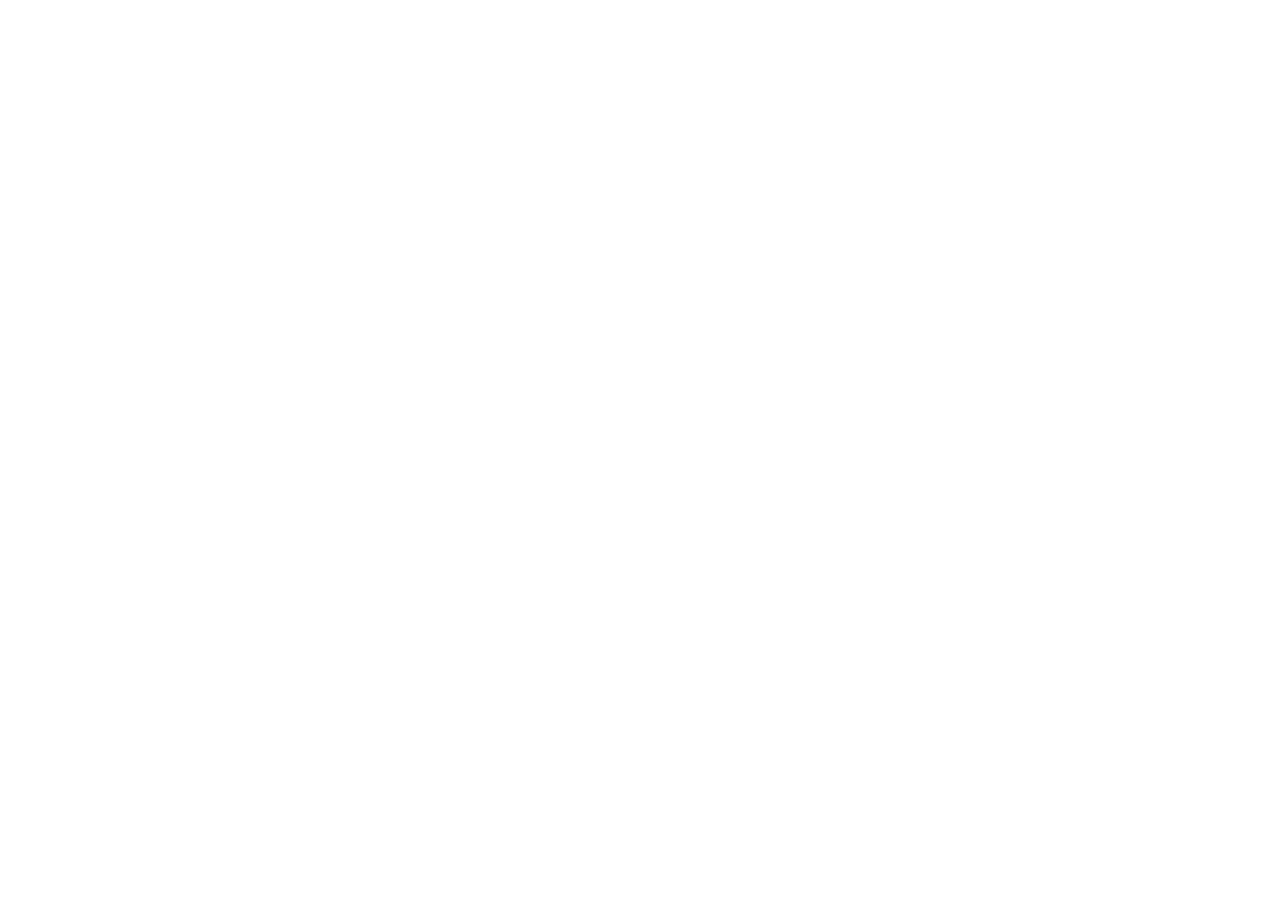
==== index.html @ ee283278 "git init project" ====
<!DOCTYPE html>
<html lang="en">

<head>
    <meta charset="UTF-8">
    <meta http-equiv="X-UA-Compatible" content="IE=edge">
    <meta name="viewport" content="width=device-width, initial-scale=1.0">
    <title>Document</title>
</head>

<body>

</body>

</html>
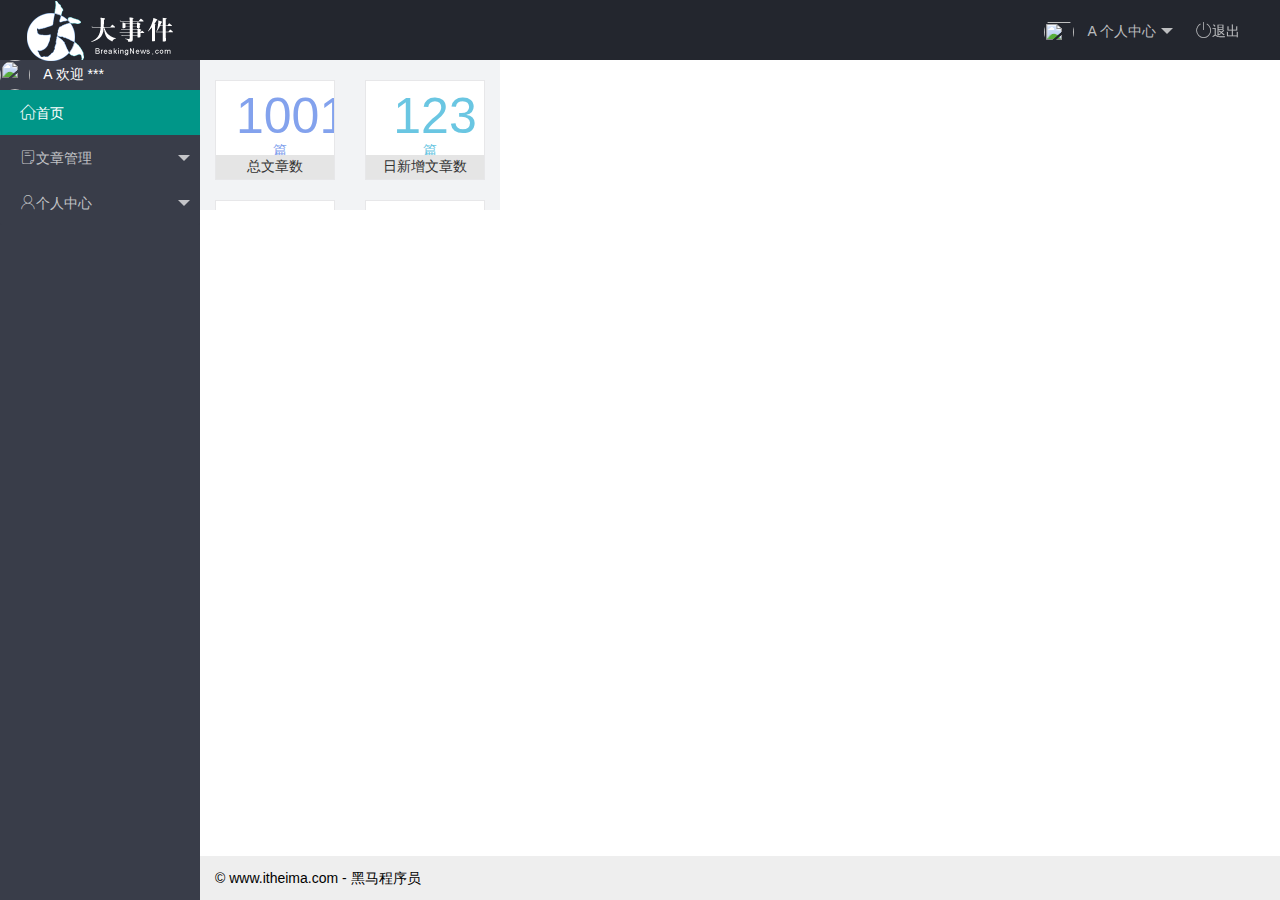
==== commit 168aba41: "这是完成了主页功能开发" ====
--- a/index.html
+++ b/index.html
@@ -2,14 +2,108 @@
 <html lang="en">
 
 <head>
-    <meta charset="UTF-8">
-    <meta http-equiv="X-UA-Compatible" content="IE=edge">
-    <meta name="viewport" content="width=device-width, initial-scale=1.0">
-    <title>Document</title>
+    <meta charset="UTF-8" />
+    <meta name="viewport" content="width=device-width, initial-scale=1.0" />
+    <title>后台主页</title>
+    <!-- 导入 layui 的样式表 -->
+    <link rel="stylesheet" href="/assets/lib/layui/css/layui.css" />
+    <!-- 导入第三方图标库 -->
+    <link rel="stylesheet" href="/assets/fonts/iconfont.css" />
+    <!-- 导入自己的样式表 -->
+    <link rel="stylesheet" href="/assets/css/index.css" />
 </head>
 
-<body>
+<body class="layui-layout-body">
+    <div class="layui-layout layui-layout-admin">
+        <div class="layui-header">
+            <div class="layui-logo">
+                <img src="/assets/images/logo.png" alt="" />
+            </div>
+            <!-- 头部区域（可配合layui已有的水平导航） -->
+            <ul class="layui-nav layui-layout-right">
+                <li class="layui-nav-item">
+                    <a href="javascript:;" class="userinfo">
+                        <img src="http://t.cn/RCzsdCq" class="layui-nav-img" />
+                        <span class="text-avatar">A</span> 个人中心
+                    </a>
+                    <dl class="layui-nav-child">
+                        <dd><a href="/user/user_info.html" target="fm">基本资料</a></dd>
+                        <dd><a href="/user/user_avatar.html" target="fm">更换头像</a></dd>
+                        <dd><a href="/user/user_pwd.html" target="fm">重置密码</a></dd>
+                    </dl>
+                </li>
+                <li class="layui-nav-item">
+                    <a href="javascript:;" id="btnLogout"><span class="iconfont icon-tuichu"></span>退出</a>
+                </li>
+            </ul>
+        </div>
 
+        <div class="layui-side layui-bg-black">
+            <div class="layui-side-scroll">
+                <div class="userinfo">
+                    <img src="http://t.cn/RCzsdCq" class="layui-nav-img" />
+                    <span class="text-avatar">A</span>
+                    <span id="welcome">欢迎 ***</span>
+                </div>
+                <!-- 左侧导航区域（可配合layui已有的垂直导航） -->
+                <ul class="layui-nav layui-nav-tree" lay-shrink="all">
+                    <li class="layui-nav-item layui-this">
+                        <a href="/home/dashboard.html" target="fm"><span class="iconfont icon-home"></span>首页</a>
+                    </li>
+                    <li class="layui-nav-item">
+                        <a class="" href="javascript:;"><span class="iconfont icon-16"></span>文章管理</a>
+                        <dl class="layui-nav-child">
+                            <dd>
+                                <a href="/article/art_cate.html" target="fm"><i
+                                        class="layui-icon layui-icon-app"></i>文章类别</a>
+                            </dd>
+                            <dd>
+                                <a href="javascript:;"><i class="layui-icon layui-icon-app"></i>文章列表</a>
+                            </dd>
+                            <dd>
+                                <a href="javascript:;"><i class="layui-icon layui-icon-app"></i>发布文章</a>
+                            </dd>
+                        </dl>
+                    </li>
+                    <li class="layui-nav-item">
+                        <a href="javascript:;"><span class="iconfont icon-user"></span>个人中心</a>
+                        <dl class="layui-nav-child">
+                            <dd>
+                                <a href="/user/user_info.html" target="fm"><i
+                                        class="layui-icon layui-icon-app"></i>基本资料</a>
+                            </dd>
+                            <dd>
+                                <a href="/user/user_avatar.html" target="fm"><i
+                                        class="layui-icon layui-icon-app"></i>更换头像</a>
+                            </dd>
+                            <dd>
+                                <a href="/user/user_pwd.html" target="fm"><i
+                                        class="layui-icon layui-icon-app"></i>重置密码</a>
+                            </dd>
+                        </dl>
+                    </li>
+                </ul>
+            </div>
+        </div>
+
+        <div class="layui-body">
+            <!-- 内容主体区域 -->
+            <iframe name="fm" src="/home/dashboard.html" frameborder="0"></iframe>
+        </div>
+
+        <div class="layui-footer">
+            <!-- 底部固定区域 -->
+            © www.itheima.com - 黑马程序员
+        </div>
+    </div>
+    <!-- 导入 layui 的JS文件 -->
+    <script src="/assets/lib/layui/layui.all.js"></script>
+    <!-- 导入 jQuery -->
+    <script src="/assets/lib/jquery.js"></script>
+    <!-- 导入自己封装的 baseAPI -->
+    <script src="/assets/js/baseAPI.js"></script>
+    <!-- 导入自己的 js 文件 -->
+    <script src="/assets/js/index.js"></script>
 </body>
 
 </html>--- a/assets/lib/layui/css/layui.css
+++ b/assets/lib/layui/css/layui.css
@@ -0,0 +1,2 @@
+/** layui-v2.5.5 MIT License By https://www.layui.com */
+ .layui-inline,img{display:inline-block;vertical-align:middle}h1,h2,h3,h4,h5,h6{font-weight:400}.layui-edge,.layui-header,.layui-inline,.layui-main{position:relative}.layui-body,.layui-edge,.layui-elip{overflow:hidden}.layui-btn,.layui-edge,.layui-inline,img{vertical-align:middle}.layui-btn,.layui-disabled,.layui-icon,.layui-unselect{-moz-user-select:none;-webkit-user-select:none;-ms-user-select:none}.layui-elip,.layui-form-checkbox span,.layui-form-pane .layui-form-label{text-overflow:ellipsis;white-space:nowrap}.layui-breadcrumb,.layui-tree-btnGroup{visibility:hidden}blockquote,body,button,dd,div,dl,dt,form,h1,h2,h3,h4,h5,h6,input,li,ol,p,pre,td,textarea,th,ul{margin:0;padding:0;-webkit-tap-highlight-color:rgba(0,0,0,0)}a:active,a:hover{outline:0}img{border:none}li{list-style:none}table{border-collapse:collapse;border-spacing:0}h4,h5,h6{font-size:100%}button,input,optgroup,option,select,textarea{font-family:inherit;font-size:inherit;font-style:inherit;font-weight:inherit;outline:0}pre{white-space:pre-wrap;white-space:-moz-pre-wrap;white-space:-pre-wrap;white-space:-o-pre-wrap;word-wrap:break-word}body{line-height:24px;font:14px Helvetica Neue,Helvetica,PingFang SC,Tahoma,Arial,sans-serif}hr{height:1px;margin:10px 0;border:0;clear:both}a{color:#333;text-decoration:none}a:hover{color:#777}a cite{font-style:normal;*cursor:pointer}.layui-border-box,.layui-border-box *{box-sizing:border-box}.layui-box,.layui-box *{box-sizing:content-box}.layui-clear{clear:both;*zoom:1}.layui-clear:after{content:'\20';clear:both;*zoom:1;display:block;height:0}.layui-inline{*display:inline;*zoom:1}.layui-edge{display:inline-block;width:0;height:0;border-width:6px;border-style:dashed;border-color:transparent}.layui-edge-top{top:-4px;border-bottom-color:#999;border-bottom-style:solid}.layui-edge-right{border-left-color:#999;border-left-style:solid}.layui-edge-bottom{top:2px;border-top-color:#999;border-top-style:solid}.layui-edge-left{border-right-color:#999;border-right-style:solid}.layui-disabled,.layui-disabled:hover{color:#d2d2d2!important;cursor:not-allowed!important}.layui-circle{border-radius:100%}.layui-show{display:block!important}.layui-hide{display:none!important}@font-face{font-family:layui-icon;src:url(../font/iconfont.eot?v=250);src:url(../font/iconfont.eot?v=250#iefix) format('embedded-opentype'),url(../font/iconfont.woff2?v=250) format('woff2'),url(../font/iconfont.woff?v=250) format('woff'),url(../font/iconfont.ttf?v=250) format('truetype'),url(../font/iconfont.svg?v=250#layui-icon) format('svg')}.layui-icon{font-family:layui-icon!important;font-size:16px;font-style:normal;-webkit-font-smoothing:antialiased;-moz-osx-font-smoothing:grayscale}.layui-icon-reply-fill:before{content:"\e611"}.layui-icon-set-fill:before{content:"\e614"}.layui-icon-menu-fill:before{content:"\e60f"}.layui-icon-search:before{content:"\e615"}.layui-icon-share:before{content:"\e641"}.layui-icon-set-sm:before{content:"\e620"}.layui-icon-engine:before{content:"\e628"}.layui-icon-close:before{content:"\1006"}.layui-icon-close-fill:before{content:"\1007"}.layui-icon-chart-screen:before{content:"\e629"}.layui-icon-star:before{content:"\e600"}.layui-icon-circle-dot:before{content:"\e617"}.layui-icon-chat:before{content:"\e606"}.layui-icon-release:before{content:"\e609"}.layui-icon-list:before{content:"\e60a"}.layui-icon-chart:before{content:"\e62c"}.layui-icon-ok-circle:before{content:"\1005"}.layui-icon-layim-theme:before{content:"\e61b"}.layui-icon-table:before{content:"\e62d"}.layui-icon-right:before{content:"\e602"}.layui-icon-left:before{content:"\e603"}.layui-icon-cart-simple:before{content:"\e698"}.layui-icon-face-cry:before{content:"\e69c"}.layui-icon-face-smile:before{content:"\e6af"}.layui-icon-survey:before{content:"\e6b2"}.layui-icon-tree:before{content:"\e62e"}.layui-icon-upload-circle:before{content:"\e62f"}.layui-icon-add-circle:before{content:"\e61f"}.layui-icon-download-circle:before{content:"\e601"}.layui-icon-templeate-1:before{content:"\e630"}.layui-icon-util:before{content:"\e631"}.layui-icon-face-surprised:before{content:"\e664"}.layui-icon-edit:before{content:"\e642"}.layui-icon-speaker:before{content:"\e645"}.layui-icon-down:before{content:"\e61a"}.layui-icon-file:before{content:"\e621"}.layui-icon-layouts:before{content:"\e632"}.layui-icon-rate-half:before{content:"\e6c9"}.layui-icon-add-circle-fine:before{content:"\e608"}.layui-icon-prev-circle:before{content:"\e633"}.layui-icon-read:before{content:"\e705"}.layui-icon-404:before{content:"\e61c"}.layui-icon-carousel:before{content:"\e634"}.layui-icon-help:before{content:"\e607"}.layui-icon-code-circle:before{content:"\e635"}.layui-icon-water:before{content:"\e636"}.layui-icon-username:before{content:"\e66f"}.layui-icon-find-fill:before{content:"\e670"}.layui-icon-about:before{content:"\e60b"}.layui-icon-location:before{content:"\e715"}.layui-icon-up:before{content:"\e619"}.layui-icon-pause:before{content:"\e651"}.layui-icon-date:before{content:"\e637"}.layui-icon-layim-uploadfile:before{content:"\e61d"}.layui-icon-delete:before{content:"\e640"}.layui-icon-play:before{content:"\e652"}.layui-icon-top:before{content:"\e604"}.layui-icon-friends:before{content:"\e612"}.layui-icon-refresh-3:before{content:"\e9aa"}.layui-icon-ok:before{content:"\e605"}.layui-icon-layer:before{content:"\e638"}.layui-icon-face-smile-fine:before{content:"\e60c"}.layui-icon-dollar:before{content:"\e659"}.layui-icon-group:before{content:"\e613"}.layui-icon-layim-download:before{content:"\e61e"}.layui-icon-picture-fine:before{content:"\e60d"}.layui-icon-link:before{content:"\e64c"}.layui-icon-diamond:before{content:"\e735"}.layui-icon-log:before{content:"\e60e"}.layui-icon-rate-solid:before{content:"\e67a"}.layui-icon-fonts-del:before{content:"\e64f"}.layui-icon-unlink:before{content:"\e64d"}.layui-icon-fonts-clear:before{content:"\e639"}.layui-icon-triangle-r:before{content:"\e623"}.layui-icon-circle:before{content:"\e63f"}.layui-icon-radio:before{content:"\e643"}.layui-icon-align-center:before{content:"\e647"}.layui-icon-align-right:before{content:"\e648"}.layui-icon-align-left:before{content:"\e649"}.layui-icon-loading-1:before{content:"\e63e"}.layui-icon-return:before{content:"\e65c"}.layui-icon-fonts-strong:before{content:"\e62b"}.layui-icon-upload:before{content:"\e67c"}.layui-icon-dialogue:before{content:"\e63a"}.layui-icon-video:before{content:"\e6ed"}.layui-icon-headset:before{content:"\e6fc"}.layui-icon-cellphone-fine:before{content:"\e63b"}.layui-icon-add-1:before{content:"\e654"}.layui-icon-face-smile-b:before{content:"\e650"}.layui-icon-fonts-html:before{content:"\e64b"}.layui-icon-form:before{content:"\e63c"}.layui-icon-cart:before{content:"\e657"}.layui-icon-camera-fill:before{content:"\e65d"}.layui-icon-tabs:before{content:"\e62a"}.layui-icon-fonts-code:before{content:"\e64e"}.layui-icon-fire:before{content:"\e756"}.layui-icon-set:before{content:"\e716"}.layui-icon-fonts-u:before{content:"\e646"}.layui-icon-triangle-d:before{content:"\e625"}.layui-icon-tips:before{content:"\e702"}.layui-icon-picture:before{content:"\e64a"}.layui-icon-more-vertical:before{content:"\e671"}.layui-icon-flag:before{content:"\e66c"}.layui-icon-loading:before{content:"\e63d"}.layui-icon-fonts-i:before{content:"\e644"}.layui-icon-refresh-1:before{content:"\e666"}.layui-icon-rmb:before{content:"\e65e"}.layui-icon-home:before{content:"\e68e"}.layui-icon-user:before{content:"\e770"}.layui-icon-notice:before{content:"\e667"}.layui-icon-login-weibo:before{content:"\e675"}.layui-icon-voice:before{content:"\e688"}.layui-icon-upload-drag:before{content:"\e681"}.layui-icon-login-qq:before{content:"\e676"}.layui-icon-snowflake:before{content:"\e6b1"}.layui-icon-file-b:before{content:"\e655"}.layui-icon-template:before{content:"\e663"}.layui-icon-auz:before{content:"\e672"}.layui-icon-console:before{content:"\e665"}.layui-icon-app:before{content:"\e653"}.layui-icon-prev:before{content:"\e65a"}.layui-icon-website:before{content:"\e7ae"}.layui-icon-next:before{content:"\e65b"}.layui-icon-component:before{content:"\e857"}.layui-icon-more:before{content:"\e65f"}.layui-icon-login-wechat:before{content:"\e677"}.layui-icon-shrink-right:before{content:"\e668"}.layui-icon-spread-left:before{content:"\e66b"}.layui-icon-camera:before{content:"\e660"}.layui-icon-note:before{content:"\e66e"}.layui-icon-refresh:before{content:"\e669"}.layui-icon-female:before{content:"\e661"}.layui-icon-male:before{content:"\e662"}.layui-icon-password:before{content:"\e673"}.layui-icon-senior:before{content:"\e674"}.layui-icon-theme:before{content:"\e66a"}.layui-icon-tread:before{content:"\e6c5"}.layui-icon-praise:before{content:"\e6c6"}.layui-icon-star-fill:before{content:"\e658"}.layui-icon-rate:before{content:"\e67b"}.layui-icon-template-1:before{content:"\e656"}.layui-icon-vercode:before{content:"\e679"}.layui-icon-cellphone:before{content:"\e678"}.layui-icon-screen-full:before{content:"\e622"}.layui-icon-screen-restore:before{content:"\e758"}.layui-icon-cols:before{content:"\e610"}.layui-icon-export:before{content:"\e67d"}.layui-icon-print:before{content:"\e66d"}.layui-icon-slider:before{content:"\e714"}.layui-icon-addition:before{content:"\e624"}.layui-icon-subtraction:before{content:"\e67e"}.layui-icon-service:before{content:"\e626"}.layui-icon-transfer:before{content:"\e691"}.layui-main{width:1140px;margin:0 auto}.layui-header{z-index:1000;height:60px}.layui-header a:hover{transition:all .5s;-webkit-transition:all .5s}.layui-side{position:fixed;left:0;top:0;bottom:0;z-index:999;width:200px;overflow-x:hidden}.layui-side-scroll{position:relative;width:220px;height:100%;overflow-x:hidden}.layui-body{position:absolute;left:200px;right:0;top:0;bottom:0;z-index:998;width:auto;overflow-y:auto;box-sizing:border-box}.layui-layout-body{overflow:hidden}.layui-layout-admin .layui-header{background-color:#23262E}.layui-layout-admin .layui-side{top:60px;width:200px;overflow-x:hidden}.layui-layout-admin .layui-body{position:fixed;top:60px;bottom:44px}.layui-layout-admin .layui-main{width:auto;margin:0 15px}.layui-layout-admin .layui-footer{position:fixed;left:200px;right:0;bottom:0;height:44px;line-height:44px;padding:0 15px;background-color:#eee}.layui-layout-admin .layui-logo{position:absolute;left:0;top:0;width:200px;height:100%;line-height:60px;text-align:center;color:#009688;font-size:16px}.layui-layout-admin .layui-header .layui-nav{background:0 0}.layui-layout-left{position:absolute!important;left:200px;top:0}.layui-layout-right{position:absolute!important;right:0;top:0}.layui-container{position:relative;margin:0 auto;padding:0 15px;box-sizing:border-box}.layui-fluid{position:relative;margin:0 auto;padding:0 15px}.layui-row:after,.layui-row:before{content:'';display:block;clear:both}.layui-col-lg1,.layui-col-lg10,.layui-col-lg11,.layui-col-lg12,.layui-col-lg2,.layui-col-lg3,.layui-col-lg4,.layui-col-lg5,.layui-col-lg6,.layui-col-lg7,.layui-col-lg8,.layui-col-lg9,.layui-col-md1,.layui-col-md10,.layui-col-md11,.layui-col-md12,.layui-col-md2,.layui-col-md3,.layui-col-md4,.layui-col-md5,.layui-col-md6,.layui-col-md7,.layui-col-md8,.layui-col-md9,.layui-col-sm1,.layui-col-sm10,.layui-col-sm11,.layui-col-sm12,.layui-col-sm2,.layui-col-sm3,.layui-col-sm4,.layui-col-sm5,.layui-col-sm6,.layui-col-sm7,.layui-col-sm8,.layui-col-sm9,.layui-col-xs1,.layui-col-xs10,.layui-col-xs11,.layui-col-xs12,.layui-col-xs2,.layui-col-xs3,.layui-col-xs4,.layui-col-xs5,.layui-col-xs6,.layui-col-xs7,.layui-col-xs8,.layui-col-xs9{position:relative;display:block;box-sizing:border-box}.layui-col-xs1,.layui-col-xs10,.layui-col-xs11,.layui-col-xs12,.layui-col-xs2,.layui-col-xs3,.layui-col-xs4,.layui-col-xs5,.layui-col-xs6,.layui-col-xs7,.layui-col-xs8,.layui-col-xs9{float:left}.layui-col-xs1{width:8.33333333%}.layui-col-xs2{width:16.66666667%}.layui-col-xs3{width:25%}.layui-col-xs4{width:33.33333333%}.layui-col-xs5{width:41.66666667%}.layui-col-xs6{width:50%}.layui-col-xs7{width:58.33333333%}.layui-col-xs8{width:66.66666667%}.layui-col-xs9{width:75%}.layui-col-xs10{width:83.33333333%}.layui-col-xs11{width:91.66666667%}.layui-col-xs12{width:100%}.layui-col-xs-offset1{margin-left:8.33333333%}.layui-col-xs-offset2{margin-left:16.66666667%}.layui-col-xs-offset3{margin-left:25%}.layui-col-xs-offset4{margin-left:33.33333333%}.layui-col-xs-offset5{margin-left:41.66666667%}.layui-col-xs-offset6{margin-left:50%}.layui-col-xs-offset7{margin-left:58.33333333%}.layui-col-xs-offset8{margin-left:66.66666667%}.layui-col-xs-offset9{margin-left:75%}.layui-col-xs-offset10{margin-left:83.33333333%}.layui-col-xs-offset11{margin-left:91.66666667%}.layui-col-xs-offset12{margin-left:100%}@media screen and (max-width:768px){.layui-hide-xs{display:none!important}.layui-show-xs-block{display:block!important}.layui-show-xs-inline{display:inline!important}.layui-show-xs-inline-block{display:inline-block!important}}@media screen and (min-width:768px){.layui-container{width:750px}.layui-hide-sm{display:none!important}.layui-show-sm-block{display:block!important}.layui-show-sm-inline{display:inline!important}.layui-show-sm-inline-block{display:inline-block!important}.layui-col-sm1,.layui-col-sm10,.layui-col-sm11,.layui-col-sm12,.layui-col-sm2,.layui-col-sm3,.layui-col-sm4,.layui-col-sm5,.layui-col-sm6,.layui-col-sm7,.layui-col-sm8,.layui-col-sm9{float:left}.layui-col-sm1{width:8.33333333%}.layui-col-sm2{width:16.66666667%}.layui-col-sm3{width:25%}.layui-col-sm4{width:33.33333333%}.layui-col-sm5{width:41.66666667%}.layui-col-sm6{width:50%}.layui-col-sm7{width:58.33333333%}.layui-col-sm8{width:66.66666667%}.layui-col-sm9{width:75%}.layui-col-sm10{width:83.33333333%}.layui-col-sm11{width:91.66666667%}.layui-col-sm12{width:100%}.layui-col-sm-offset1{margin-left:8.33333333%}.layui-col-sm-offset2{margin-left:16.66666667%}.layui-col-sm-offset3{margin-left:25%}.layui-col-sm-offset4{margin-left:33.33333333%}.layui-col-sm-offset5{margin-left:41.66666667%}.layui-col-sm-offset6{margin-left:50%}.layui-col-sm-offset7{margin-left:58.33333333%}.layui-col-sm-offset8{margin-left:66.66666667%}.layui-col-sm-offset9{margin-left:75%}.layui-col-sm-offset10{margin-left:83.33333333%}.layui-col-sm-offset11{margin-left:91.66666667%}.layui-col-sm-offset12{margin-left:100%}}@media screen and (min-width:992px){.layui-container{width:970px}.layui-hide-md{display:none!important}.layui-show-md-block{display:block!important}.layui-show-md-inline{display:inline!important}.layui-show-md-inline-block{display:inline-block!important}.layui-col-md1,.layui-col-md10,.layui-col-md11,.layui-col-md12,.layui-col-md2,.layui-col-md3,.layui-col-md4,.layui-col-md5,.layui-col-md6,.layui-col-md7,.layui-col-md8,.layui-col-md9{float:left}.layui-col-md1{width:8.33333333%}.layui-col-md2{width:16.66666667%}.layui-col-md3{width:25%}.layui-col-md4{width:33.33333333%}.layui-col-md5{width:41.66666667%}.layui-col-md6{width:50%}.layui-col-md7{width:58.33333333%}.layui-col-md8{width:66.66666667%}.layui-col-md9{width:75%}.layui-col-md10{width:83.33333333%}.layui-col-md11{width:91.66666667%}.layui-col-md12{width:100%}.layui-col-md-offset1{margin-left:8.33333333%}.layui-col-md-offset2{margin-left:16.66666667%}.layui-col-md-offset3{margin-left:25%}.layui-col-md-offset4{margin-left:33.33333333%}.layui-col-md-offset5{margin-left:41.66666667%}.layui-col-md-offset6{margin-left:50%}.layui-col-md-offset7{margin-left:58.33333333%}.layui-col-md-offset8{margin-left:66.66666667%}.layui-col-md-offset9{margin-left:75%}.layui-col-md-offset10{margin-left:83.33333333%}.layui-col-md-offset11{margin-left:91.66666667%}.layui-col-md-offset12{margin-left:100%}}@media screen and (min-width:1200px){.layui-container{width:1170px}.layui-hide-lg{display:none!important}.layui-show-lg-block{display:block!important}.layui-show-lg-inline{display:inline!important}.layui-show-lg-inline-block{display:inline-block!important}.layui-col-lg1,.layui-col-lg10,.layui-col-lg11,.layui-col-lg12,.layui-col-lg2,.layui-col-lg3,.layui-col-lg4,.layui-col-lg5,.layui-col-lg6,.layui-col-lg7,.layui-col-lg8,.layui-col-lg9{float:left}.layui-col-lg1{width:8.33333333%}.layui-col-lg2{width:16.66666667%}.layui-col-lg3{width:25%}.layui-col-lg4{width:33.33333333%}.layui-col-lg5{width:41.66666667%}.layui-col-lg6{width:50%}.layui-col-lg7{width:58.33333333%}.layui-col-lg8{width:66.66666667%}.layui-col-lg9{width:75%}.layui-col-lg10{width:83.33333333%}.layui-col-lg11{width:91.66666667%}.layui-col-lg12{width:100%}.layui-col-lg-offset1{margin-left:8.33333333%}.layui-col-lg-offset2{margin-left:16.66666667%}.layui-col-lg-offset3{margin-left:25%}.layui-col-lg-offset4{margin-left:33.33333333%}.layui-col-lg-offset5{margin-left:41.66666667%}.layui-col-lg-offset6{margin-left:50%}.layui-col-lg-offset7{margin-left:58.33333333%}.layui-col-lg-offset8{margin-left:66.66666667%}.layui-col-lg-offset9{margin-left:75%}.layui-col-lg-offset10{margin-left:83.33333333%}.layui-col-lg-offset11{margin-left:91.66666667%}.layui-col-lg-offset12{margin-left:100%}}.layui-col-space1{margin:-.5px}.layui-col-space1>*{padding:.5px}.layui-col-space3{margin:-1.5px}.layui-col-space3>*{padding:1.5px}.layui-col-space5{margin:-2.5px}.layui-col-space5>*{padding:2.5px}.layui-col-space8{margin:-3.5px}.layui-col-space8>*{padding:3.5px}.layui-col-space10{margin:-5px}.layui-col-space10>*{padding:5px}.layui-col-space12{margin:-6px}.layui-col-space12>*{padding:6px}.layui-col-space15{margin:-7.5px}.layui-col-space15>*{padding:7.5px}.layui-col-space18{margin:-9px}.layui-col-space18>*{padding:9px}.layui-col-space20{margin:-10px}.layui-col-space20>*{padding:10px}.layui-col-space22{margin:-11px}.layui-col-space22>*{padding:11px}.layui-col-space25{margin:-12.5px}.layui-col-space25>*{padding:12.5px}.layui-col-space30{margin:-15px}.layui-col-space30>*{padding:15px}.layui-btn,.layui-input,.layui-select,.layui-textarea,.layui-upload-button{outline:0;-webkit-appearance:none;transition:all .3s;-webkit-transition:all .3s;box-sizing:border-box}.layui-elem-quote{margin-bottom:10px;padding:15px;line-height:22px;border-left:5px solid #009688;border-radius:0 2px 2px 0;background-color:#f2f2f2}.layui-quote-nm{border-style:solid;border-width:1px 1px 1px 5px;background:0 0}.layui-elem-field{margin-bottom:10px;padding:0;border-width:1px;border-style:solid}.layui-elem-field legend{margin-left:20px;padding:0 10px;font-size:20px;font-weight:300}.layui-field-title{margin:10px 0 20px;border-width:1px 0 0}.layui-field-box{padding:10px 15px}.layui-field-title .layui-field-box{padding:10px 0}.layui-progress{position:relative;height:6px;border-radius:20px;background-color:#e2e2e2}.layui-progress-bar{position:absolute;left:0;top:0;width:0;max-width:100%;height:6px;border-radius:20px;text-align:right;background-color:#5FB878;transition:all .3s;-webkit-transition:all .3s}.layui-progress-big,.layui-progress-big .layui-progress-bar{height:18px;line-height:18px}.layui-progress-text{position:relative;top:-20px;line-height:18px;font-size:12px;color:#666}.layui-progress-big .layui-progress-text{position:static;padding:0 10px;color:#fff}.layui-collapse{border-width:1px;border-style:solid;border-radius:2px}.layui-colla-content,.layui-colla-item{border-top-width:1px;border-top-style:solid}.layui-colla-item:first-child{border-top:none}.layui-colla-title{position:relative;height:42px;line-height:42px;padding:0 15px 0 35px;color:#333;background-color:#f2f2f2;cursor:pointer;font-size:14px;overflow:hidden}.layui-colla-content{display:none;padding:10px 15px;line-height:22px;color:#666}.layui-colla-icon{position:absolute;left:15px;top:0;font-size:14px}.layui-card{margin-bottom:15px;border-radius:2px;background-color:#fff;box-shadow:0 1px 2px 0 rgba(0,0,0,.05)}.layui-card:last-child{margin-bottom:0}.layui-card-header{position:relative;height:42px;line-height:42px;padding:0 15px;border-bottom:1px solid #f6f6f6;color:#333;border-radius:2px 2px 0 0;font-size:14px}.layui-bg-black,.layui-bg-blue,.layui-bg-cyan,.layui-bg-green,.layui-bg-orange,.layui-bg-red{color:#fff!important}.layui-card-body{position:relative;padding:10px 15px;line-height:24px}.layui-card-body[pad15]{padding:15px}.layui-card-body[pad20]{padding:20px}.layui-card-body .layui-table{margin:5px 0}.layui-card .layui-tab{margin:0}.layui-panel-window{position:relative;padding:15px;border-radius:0;border-top:5px solid #E6E6E6;background-color:#fff}.layui-auxiliar-moving{position:fixed;left:0;right:0;top:0;bottom:0;width:100%;height:100%;background:0 0;z-index:9999999999}.layui-form-label,.layui-form-mid,.layui-form-select,.layui-input-block,.layui-input-inline,.layui-textarea{position:relative}.layui-bg-red{background-color:#FF5722!important}.layui-bg-orange{background-color:#FFB800!important}.layui-bg-green{background-color:#009688!important}.layui-bg-cyan{background-color:#2F4056!important}.layui-bg-blue{background-color:#1E9FFF!important}.layui-bg-black{background-color:#393D49!important}.layui-bg-gray{background-color:#eee!important;color:#666!important}.layui-badge-rim,.layui-colla-content,.layui-colla-item,.layui-collapse,.layui-elem-field,.layui-form-pane .layui-form-item[pane],.layui-form-pane .layui-form-label,.layui-input,.layui-layedit,.layui-layedit-tool,.layui-quote-nm,.layui-select,.layui-tab-bar,.layui-tab-card,.layui-tab-title,.layui-tab-title .layui-this:after,.layui-textarea{border-color:#e6e6e6}.layui-timeline-item:before,hr{background-color:#e6e6e6}.layui-text{line-height:22px;font-size:14px;color:#666}.layui-text h1,.layui-text h2,.layui-text h3{font-weight:500;color:#333}.layui-text h1{font-size:30px}.layui-text h2{font-size:24px}.layui-text h3{font-size:18px}.layui-text a:not(.layui-btn){color:#01AAED}.layui-text a:not(.layui-btn):hover{text-decoration:underline}.layui-text ul{padding:5px 0 5px 15px}.layui-text ul li{margin-top:5px;list-style-type:disc}.layui-text em,.layui-word-aux{color:#999!important;padding:0 5px!important}.layui-btn{display:inline-block;height:38px;line-height:38px;padding:0 18px;background-color:#009688;color:#fff;white-space:nowrap;text-align:center;font-size:14px;border:none;border-radius:2px;cursor:pointer}.layui-btn:hover{opacity:.8;filter:alpha(opacity=80);color:#fff}.layui-btn:active{opacity:1;filter:alpha(opacity=100)}.layui-btn+.layui-btn{margin-left:10px}.layui-btn-container{font-size:0}.layui-btn-container .layui-btn{margin-right:10px;margin-bottom:10px}.layui-btn-container .layui-btn+.layui-btn{margin-left:0}.layui-table .layui-btn-container .layui-btn{margin-bottom:9px}.layui-btn-radius{border-radius:100px}.layui-btn .layui-icon{margin-right:3px;font-size:18px;vertical-align:bottom;vertical-align:middle\9}.layui-btn-primary{border:1px solid #C9C9C9;background-color:#fff;color:#555}.layui-btn-primary:hover{border-color:#009688;color:#333}.layui-btn-normal{background-color:#1E9FFF}.layui-btn-warm{background-color:#FFB800}.layui-btn-danger{background-color:#FF5722}.layui-btn-checked{background-color:#5FB878}.layui-btn-disabled,.layui-btn-disabled:active,.layui-btn-disabled:hover{border:1px solid #e6e6e6;background-color:#FBFBFB;color:#C9C9C9;cursor:not-allowed;opacity:1}.layui-btn-lg{height:44px;line-height:44px;padding:0 25px;font-size:16px}.layui-btn-sm{height:30px;line-height:30px;padding:0 10px;font-size:12px}.layui-btn-sm i{font-size:16px!important}.layui-btn-xs{height:22px;line-height:22px;padding:0 5px;font-size:12px}.layui-btn-xs i{font-size:14px!important}.layui-btn-group{display:inline-block;vertical-align:middle;font-size:0}.layui-btn-group .layui-btn{margin-left:0!important;margin-right:0!important;border-left:1px solid rgba(255,255,255,.5);border-radius:0}.layui-btn-group .layui-btn-primary{border-left:none}.layui-btn-group .layui-btn-primary:hover{border-color:#C9C9C9;color:#009688}.layui-btn-group .layui-btn:first-child{border-left:none;border-radius:2px 0 0 2px}.layui-btn-group .layui-btn-primary:first-child{border-left:1px solid #c9c9c9}.layui-btn-group .layui-btn:last-child{border-radius:0 2px 2px 0}.layui-btn-group .layui-btn+.layui-btn{margin-left:0}.layui-btn-group+.layui-btn-group{margin-left:10px}.layui-btn-fluid{width:100%}.layui-input,.layui-select,.layui-textarea{height:38px;line-height:1.3;line-height:38px\9;border-width:1px;border-style:solid;background-color:#fff;border-radius:2px}.layui-input::-webkit-input-placeholder,.layui-select::-webkit-input-placeholder,.layui-textarea::-webkit-input-placeholder{line-height:1.3}.layui-input,.layui-textarea{display:block;width:100%;padding-left:10px}.layui-input:hover,.layui-textarea:hover{border-color:#D2D2D2!important}.layui-input:focus,.layui-textarea:focus{border-color:#C9C9C9!important}.layui-textarea{min-height:100px;height:auto;line-height:20px;padding:6px 10px;resize:vertical}.layui-select{padding:0 10px}.layui-form input[type=checkbox],.layui-form input[type=radio],.layui-form select{display:none}.layui-form [lay-ignore]{display:initial}.layui-form-item{margin-bottom:15px;clear:both;*zoom:1}.layui-form-item:after{content:'\20';clear:both;*zoom:1;display:block;height:0}.layui-form-label{float:left;display:block;padding:9px 15px;width:80px;font-weight:400;line-height:20px;text-align:right}.layui-form-label-col{display:block;float:none;padding:9px 0;line-height:20px;text-align:left}.layui-form-item .layui-inline{margin-bottom:5px;margin-right:10px}.layui-input-block{margin-left:110px;min-height:36px}.layui-input-inline{display:inline-block;vertical-align:middle}.layui-form-item .layui-input-inline{float:left;width:190px;margin-right:10px}.layui-form-text .layui-input-inline{width:auto}.layui-form-mid{float:left;display:block;padding:9px 0!important;line-height:20px;margin-right:10px}.layui-form-danger+.layui-form-select .layui-input,.layui-form-danger:focus{border-color:#FF5722!important}.layui-form-select .layui-input{padding-right:30px;cursor:pointer}.layui-form-select .layui-edge{position:absolute;right:10px;top:50%;margin-top:-3px;cursor:pointer;border-width:6px;border-top-color:#c2c2c2;border-top-style:solid;transition:all .3s;-webkit-transition:all .3s}.layui-form-select dl{display:none;position:absolute;left:0;top:42px;padding:5px 0;z-index:899;min-width:100%;border:1px solid #d2d2d2;max-height:300px;overflow-y:auto;background-color:#fff;border-radius:2px;box-shadow:0 2px 4px rgba(0,0,0,.12);box-sizing:border-box}.layui-form-select dl dd,.layui-form-select dl dt{padding:0 10px;line-height:36px;white-space:nowrap;overflow:hidden;text-overflow:ellipsis}.layui-form-select dl dt{font-size:12px;color:#999}.layui-form-select dl dd{cursor:pointer}.layui-form-select dl dd:hover{background-color:#f2f2f2;-webkit-transition:.5s all;transition:.5s all}.layui-form-select .layui-select-group dd{padding-left:20px}.layui-form-select dl dd.layui-select-tips{padding-left:10px!important;color:#999}.layui-form-select dl dd.layui-this{background-color:#5FB878;color:#fff}.layui-form-checkbox,.layui-form-select dl dd.layui-disabled{background-color:#fff}.layui-form-selected dl{display:block}.layui-form-checkbox,.layui-form-checkbox *,.layui-form-switch{display:inline-block;vertical-align:middle}.layui-form-selected .layui-edge{margin-top:-9px;-webkit-transform:rotate(180deg);transform:rotate(180deg);margin-top:-3px\9}:root .layui-form-selected .layui-edge{margin-top:-9px\0/IE9}.layui-form-selectup dl{top:auto;bottom:42px}.layui-select-none{margin:5px 0;text-align:center;color:#999}.layui-select-disabled .layui-disabled{border-color:#eee!important}.layui-select-disabled .layui-edge{border-top-color:#d2d2d2}.layui-form-checkbox{position:relative;height:30px;line-height:30px;margin-right:10px;padding-right:30px;cursor:pointer;font-size:0;-webkit-transition:.1s linear;transition:.1s linear;box-sizing:border-box}.layui-form-checkbox span{padding:0 10px;height:100%;font-size:14px;border-radius:2px 0 0 2px;background-color:#d2d2d2;color:#fff;overflow:hidden}.layui-form-checkbox:hover span{background-color:#c2c2c2}.layui-form-checkbox i{position:absolute;right:0;top:0;width:30px;height:28px;border:1px solid #d2d2d2;border-left:none;border-radius:0 2px 2px 0;color:#fff;font-size:20px;text-align:center}.layui-form-checkbox:hover i{border-color:#c2c2c2;color:#c2c2c2}.layui-form-checked,.layui-form-checked:hover{border-color:#5FB878}.layui-form-checked span,.layui-form-checked:hover span{background-color:#5FB878}.layui-form-checked i,.layui-form-checked:hover i{color:#5FB878}.layui-form-item .layui-form-checkbox{margin-top:4px}.layui-form-checkbox[lay-skin=primary]{height:auto!important;line-height:normal!important;min-width:18px;min-height:18px;border:none!important;margin-right:0;padding-left:28px;padding-right:0;background:0 0}.layui-form-checkbox[lay-skin=primary] span{padding-left:0;padding-right:15px;line-height:18px;background:0 0;color:#666}.layui-form-checkbox[lay-skin=primary] i{right:auto;left:0;width:16px;height:16px;line-height:16px;border:1px solid #d2d2d2;font-size:12px;border-radius:2px;background-color:#fff;-webkit-transition:.1s linear;transition:.1s linear}.layui-form-checkbox[lay-skin=primary]:hover i{border-color:#5FB878;color:#fff}.layui-form-checked[lay-skin=primary] i{border-color:#5FB878!important;background-color:#5FB878;color:#fff}.layui-checkbox-disbaled[lay-skin=primary] span{background:0 0!important;color:#c2c2c2}.layui-checkbox-disbaled[lay-skin=primary]:hover i{border-color:#d2d2d2}.layui-form-item .layui-form-checkbox[lay-skin=primary]{margin-top:10px}.layui-form-switch{position:relative;height:22px;line-height:22px;min-width:35px;padding:0 5px;margin-top:8px;border:1px solid #d2d2d2;border-radius:20px;cursor:pointer;background-color:#fff;-webkit-transition:.1s linear;transition:.1s linear}.layui-form-switch i{position:absolute;left:5px;top:3px;width:16px;height:16px;border-radius:20px;background-color:#d2d2d2;-webkit-transition:.1s linear;transition:.1s linear}.layui-form-switch em{position:relative;top:0;width:25px;margin-left:21px;padding:0!important;text-align:center!important;color:#999!important;font-style:normal!important;font-size:12px}.layui-form-onswitch{border-color:#5FB878;background-color:#5FB878}.layui-checkbox-disbaled,.layui-checkbox-disbaled i{border-color:#e2e2e2!important}.layui-form-onswitch i{left:100%;margin-left:-21px;background-color:#fff}.layui-form-onswitch em{margin-left:5px;margin-right:21px;color:#fff!important}.layui-checkbox-disbaled span{background-color:#e2e2e2!important}.layui-checkbox-disbaled:hover i{color:#fff!important}[lay-radio]{display:none}.layui-form-radio,.layui-form-radio *{display:inline-block;vertical-align:middle}.layui-form-radio{line-height:28px;margin:6px 10px 0 0;padding-right:10px;cursor:pointer;font-size:0}.layui-form-radio *{font-size:14px}.layui-form-radio>i{margin-right:8px;font-size:22px;color:#c2c2c2}.layui-form-radio>i:hover,.layui-form-radioed>i{color:#5FB878}.layui-radio-disbaled>i{color:#e2e2e2!important}.layui-form-pane .layui-form-label{width:110px;padding:8px 15px;height:38px;line-height:20px;border-width:1px;border-style:solid;border-radius:2px 0 0 2px;text-align:center;background-color:#FBFBFB;overflow:hidden;box-sizing:border-box}.layui-form-pane .layui-input-inline{margin-left:-1px}.layui-form-pane .layui-input-block{margin-left:110px;left:-1px}.layui-form-pane .layui-input{border-radius:0 2px 2px 0}.layui-form-pane .layui-form-text .layui-form-label{float:none;width:100%;border-radius:2px;box-sizing:border-box;text-align:left}.layui-form-pane .layui-form-text .layui-input-inline{display:block;margin:0;top:-1px;clear:both}.layui-form-pane .layui-form-text .layui-input-block{margin:0;left:0;top:-1px}.layui-form-pane .layui-form-text .layui-textarea{min-height:100px;border-radius:0 0 2px 2px}.layui-form-pane .layui-form-checkbox{margin:4px 0 4px 10px}.layui-form-pane .layui-form-radio,.layui-form-pane .layui-form-switch{margin-top:6px;margin-left:10px}.layui-form-pane .layui-form-item[pane]{position:relative;border-width:1px;border-style:solid}.layui-form-pane .layui-form-item[pane] .layui-form-label{position:absolute;left:0;top:0;height:100%;border-width:0 1px 0 0}.layui-form-pane .layui-form-item[pane] .layui-input-inline{margin-left:110px}@media screen and (max-width:450px){.layui-form-item .layui-form-label{text-overflow:ellipsis;overflow:hidden;white-space:nowrap}.layui-form-item .layui-inline{display:block;margin-right:0;margin-bottom:20px;clear:both}.layui-form-item .layui-inline:after{content:'\20';clear:both;display:block;height:0}.layui-form-item .layui-input-inline{display:block;float:none;left:-3px;width:auto;margin:0 0 10px 112px}.layui-form-item .layui-input-inline+.layui-form-mid{margin-left:110px;top:-5px;padding:0}.layui-form-item .layui-form-checkbox{margin-right:5px;margin-bottom:5px}}.layui-layedit{border-width:1px;border-style:solid;border-radius:2px}.layui-layedit-tool{padding:3px 5px;border-bottom-width:1px;border-bottom-style:solid;font-size:0}.layedit-tool-fixed{position:fixed;top:0;border-top:1px solid #e2e2e2}.layui-layedit-tool .layedit-tool-mid,.layui-layedit-tool .layui-icon{display:inline-block;vertical-align:middle;text-align:center;font-size:14px}.layui-layedit-tool .layui-icon{position:relative;width:32px;height:30px;line-height:30px;margin:3px 5px;color:#777;cursor:pointer;border-radius:2px}.layui-layedit-tool .layui-icon:hover{color:#393D49}.layui-layedit-tool .layui-icon:active{color:#000}.layui-layedit-tool .layedit-tool-active{background-color:#e2e2e2;color:#000}.layui-layedit-tool .layui-disabled,.layui-layedit-tool .layui-disabled:hover{color:#d2d2d2;cursor:not-allowed}.layui-layedit-tool .layedit-tool-mid{width:1px;height:18px;margin:0 10px;background-color:#d2d2d2}.layedit-tool-html{width:50px!important;font-size:30px!important}.layedit-tool-b,.layedit-tool-code,.layedit-tool-help{font-size:16px!important}.layedit-tool-d,.layedit-tool-face,.layedit-tool-image,.layedit-tool-unlink{font-size:18px!important}.layedit-tool-image input{position:absolute;font-size:0;left:0;top:0;width:100%;height:100%;opacity:.01;filter:Alpha(opacity=1);cursor:pointer}.layui-layedit-iframe iframe{display:block;width:100%}#LAY_layedit_code{overflow:hidden}.layui-laypage{display:inline-block;*display:inline;*zoom:1;vertical-align:middle;margin:10px 0;font-size:0}.layui-laypage>a:first-child,.layui-laypage>a:first-child em{border-radius:2px 0 0 2px}.layui-laypage>a:last-child,.layui-laypage>a:last-child em{border-radius:0 2px 2px 0}.layui-laypage>:first-child{margin-left:0!important}.layui-laypage>:last-child{margin-right:0!important}.layui-laypage a,.layui-laypage button,.layui-laypage input,.layui-laypage select,.layui-laypage span{border:1px solid #e2e2e2}.layui-laypage a,.layui-laypage span{display:inline-block;*display:inline;*zoom:1;vertical-align:middle;padding:0 15px;height:28px;line-height:28px;margin:0 -1px 5px 0;background-color:#fff;color:#333;font-size:12px}.layui-flow-more a *,.layui-laypage input,.layui-table-view select[lay-ignore]{display:inline-block}.layui-laypage a:hover{color:#009688}.layui-laypage em{font-style:normal}.layui-laypage .layui-laypage-spr{color:#999;font-weight:700}.layui-laypage a{text-decoration:none}.layui-laypage .layui-laypage-curr{position:relative}.layui-laypage .layui-laypage-curr em{position:relative;color:#fff}.layui-laypage .layui-laypage-curr .layui-laypage-em{position:absolute;left:-1px;top:-1px;padding:1px;width:100%;height:100%;background-color:#009688}.layui-laypage-em{border-radius:2px}.layui-laypage-next em,.layui-laypage-prev em{font-family:Sim sun;font-size:16px}.layui-laypage .layui-laypage-count,.layui-laypage .layui-laypage-limits,.layui-laypage .layui-laypage-refresh,.layui-laypage .layui-laypage-skip{margin-left:10px;margin-right:10px;padding:0;border:none}.layui-laypage .layui-laypage-limits,.layui-laypage .layui-laypage-refresh{vertical-align:top}.layui-laypage .layui-laypage-refresh i{font-size:18px;cursor:pointer}.layui-laypage select{height:22px;padding:3px;border-radius:2px;cursor:pointer}.layui-laypage .layui-laypage-skip{height:30px;line-height:30px;color:#999}.layui-laypage button,.layui-laypage input{height:30px;line-height:30px;border-radius:2px;vertical-align:top;background-color:#fff;box-sizing:border-box}.layui-laypage input{width:40px;margin:0 10px;padding:0 3px;text-align:center}.layui-laypage input:focus,.layui-laypage select:focus{border-color:#009688!important}.layui-laypage button{margin-left:10px;padding:0 10px;cursor:pointer}.layui-table,.layui-table-view{margin:10px 0}.layui-flow-more{margin:10px 0;text-align:center;color:#999;font-size:14px}.layui-flow-more a{height:32px;line-height:32px}.layui-flow-more a *{vertical-align:top}.layui-flow-more a cite{padding:0 20px;border-radius:3px;background-color:#eee;color:#333;font-style:normal}.layui-flow-more a cite:hover{opacity:.8}.layui-flow-more a i{font-size:30px;color:#737383}.layui-table{width:100%;background-color:#fff;color:#666}.layui-table tr{transition:all .3s;-webkit-transition:all .3s}.layui-table th{text-align:left;font-weight:400}.layui-table tbody tr:hover,.layui-table thead tr,.layui-table-click,.layui-table-header,.layui-table-hover,.layui-table-mend,.layui-table-patch,.layui-table-tool,.layui-table-total,.layui-table-total tr,.layui-table[lay-even] tr:nth-child(even){background-color:#f2f2f2}.layui-table td,.layui-table th,.layui-table-col-set,.layui-table-fixed-r,.layui-table-grid-down,.layui-table-header,.layui-table-page,.layui-table-tips-main,.layui-table-tool,.layui-table-total,.layui-table-view,.layui-table[lay-skin=line],.layui-table[lay-skin=row]{border-width:1px;border-style:solid;border-color:#e6e6e6}.layui-table td,.layui-table th{position:relative;padding:9px 15px;min-height:20px;line-height:20px;font-size:14px}.layui-table[lay-skin=line] td,.layui-table[lay-skin=line] th{border-width:0 0 1px}.layui-table[lay-skin=row] td,.layui-table[lay-skin=row] th{border-width:0 1px 0 0}.layui-table[lay-skin=nob] td,.layui-table[lay-skin=nob] th{border:none}.layui-table img{max-width:100px}.layui-table[lay-size=lg] td,.layui-table[lay-size=lg] th{padding:15px 30px}.layui-table-view .layui-table[lay-size=lg] .layui-table-cell{height:40px;line-height:40px}.layui-table[lay-size=sm] td,.layui-table[lay-size=sm] th{font-size:12px;padding:5px 10px}.layui-table-view .layui-table[lay-size=sm] .layui-table-cell{height:20px;line-height:20px}.layui-table[lay-data]{display:none}.layui-table-box{position:relative;overflow:hidden}.layui-table-view .layui-table{position:relative;width:auto;margin:0}.layui-table-view .layui-table[lay-skin=line]{border-width:0 1px 0 0}.layui-table-view .layui-table[lay-skin=row]{border-width:0 0 1px}.layui-table-view .layui-table td,.layui-table-view .layui-table th{padding:5px 0;border-top:none;border-left:none}.layui-table-view .layui-table th.layui-unselect .layui-table-cell span{cursor:pointer}.layui-table-view .layui-table td{cursor:default}.layui-table-view .layui-table td[data-edit=text]{cursor:text}.layui-table-view .layui-form-checkbox[lay-skin=primary] i{width:18px;height:18px}.layui-table-view .layui-form-radio{line-height:0;padding:0}.layui-table-view .layui-form-radio>i{margin:0;font-size:20px}.layui-table-init{position:absolute;left:0;top:0;width:100%;height:100%;text-align:center;z-index:110}.layui-table-init .layui-icon{position:absolute;left:50%;top:50%;margin:-15px 0 0 -15px;font-size:30px;color:#c2c2c2}.layui-table-header{border-width:0 0 1px;overflow:hidden}.layui-table-header .layui-table{margin-bottom:-1px}.layui-table-tool .layui-inline[lay-event]{position:relative;width:26px;height:26px;padding:5px;line-height:16px;margin-right:10px;text-align:center;color:#333;border:1px solid #ccc;cursor:pointer;-webkit-transition:.5s all;transition:.5s all}.layui-table-tool .layui-inline[lay-event]:hover{border:1px solid #999}.layui-table-tool-temp{padding-right:120px}.layui-table-tool-self{position:absolute;right:17px;top:10px}.layui-table-tool .layui-table-tool-self .layui-inline[lay-event]{margin:0 0 0 10px}.layui-table-tool-panel{position:absolute;top:29px;left:-1px;padding:5px 0;min-width:150px;min-height:40px;border:1px solid #d2d2d2;text-align:left;overflow-y:auto;background-color:#fff;box-shadow:0 2px 4px rgba(0,0,0,.12)}.layui-table-cell,.layui-table-tool-panel li{overflow:hidden;text-overflow:ellipsis;white-space:nowrap}.layui-table-tool-panel li{padding:0 10px;line-height:30px;-webkit-transition:.5s all;transition:.5s all}.layui-table-tool-panel li .layui-form-checkbox[lay-skin=primary]{width:100%;padding-left:28px}.layui-table-tool-panel li:hover{background-color:#f2f2f2}.layui-table-tool-panel li .layui-form-checkbox[lay-skin=primary] i{position:absolute;left:0;top:0}.layui-table-tool-panel li .layui-form-checkbox[lay-skin=primary] span{padding:0}.layui-table-tool .layui-table-tool-self .layui-table-tool-panel{left:auto;right:-1px}.layui-table-col-set{position:absolute;right:0;top:0;width:20px;height:100%;border-width:0 0 0 1px;background-color:#fff}.layui-table-sort{width:10px;height:20px;margin-left:5px;cursor:pointer!important}.layui-table-sort .layui-edge{position:absolute;left:5px;border-width:5px}.layui-table-sort .layui-table-sort-asc{top:3px;border-top:none;border-bottom-style:solid;border-bottom-color:#b2b2b2}.layui-table-sort .layui-table-sort-asc:hover{border-bottom-color:#666}.layui-table-sort .layui-table-sort-desc{bottom:5px;border-bottom:none;border-top-style:solid;border-top-color:#b2b2b2}.layui-table-sort .layui-table-sort-desc:hover{border-top-color:#666}.layui-table-sort[lay-sort=asc] .layui-table-sort-asc{border-bottom-color:#000}.layui-table-sort[lay-sort=desc] .layui-table-sort-desc{border-top-color:#000}.layui-table-cell{height:28px;line-height:28px;padding:0 15px;position:relative;box-sizing:border-box}.layui-table-cell .layui-form-checkbox[lay-skin=primary]{top:-1px;padding:0}.layui-table-cell .layui-table-link{color:#01AAED}.laytable-cell-checkbox,.laytable-cell-numbers,.laytable-cell-radio,.laytable-cell-space{padding:0;text-align:center}.layui-table-body{position:relative;overflow:auto;margin-right:-1px;margin-bottom:-1px}.layui-table-body .layui-none{line-height:26px;padding:15px;text-align:center;color:#999}.layui-table-fixed{position:absolute;left:0;top:0;z-index:101}.layui-table-fixed .layui-table-body{overflow:hidden}.layui-table-fixed-l{box-shadow:0 -1px 8px rgba(0,0,0,.08)}.layui-table-fixed-r{left:auto;right:-1px;border-width:0 0 0 1px;box-shadow:-1px 0 8px rgba(0,0,0,.08)}.layui-table-fixed-r .layui-table-header{position:relative;overflow:visible}.layui-table-mend{position:absolute;right:-49px;top:0;height:100%;width:50px}.layui-table-tool{position:relative;z-index:890;width:100%;min-height:50px;line-height:30px;padding:10px 15px;border-width:0 0 1px}.layui-table-tool .layui-btn-container{margin-bottom:-10px}.layui-table-page,.layui-table-total{border-width:1px 0 0;margin-bottom:-1px;overflow:hidden}.layui-table-page{position:relative;width:100%;padding:7px 7px 0;height:41px;font-size:12px;white-space:nowrap}.layui-table-page>div{height:26px}.layui-table-page .layui-laypage{margin:0}.layui-table-page .layui-laypage a,.layui-table-page .layui-laypage span{height:26px;line-height:26px;margin-bottom:10px;border:none;background:0 0}.layui-table-page .layui-laypage a,.layui-table-page .layui-laypage span.layui-laypage-curr{padding:0 12px}.layui-table-page .layui-laypage span{margin-left:0;padding:0}.layui-table-page .layui-laypage .layui-laypage-prev{margin-left:-7px!important}.layui-table-page .layui-laypage .layui-laypage-curr .layui-laypage-em{left:0;top:0;padding:0}.layui-table-page .layui-laypage button,.layui-table-page .layui-laypage input{height:26px;line-height:26px}.layui-table-page .layui-laypage input{width:40px}.layui-table-page .layui-laypage button{padding:0 10px}.layui-table-page select{height:18px}.layui-table-patch .layui-table-cell{padding:0;width:30px}.layui-table-edit{position:absolute;left:0;top:0;width:100%;height:100%;padding:0 14px 1px;border-radius:0;box-shadow:1px 1px 20px rgba(0,0,0,.15)}.layui-table-edit:focus{border-color:#5FB878!important}select.layui-table-edit{padding:0 0 0 10px;border-color:#C9C9C9}.layui-table-view .layui-form-checkbox,.layui-table-view .layui-form-radio,.layui-table-view .layui-form-switch{top:0;margin:0;box-sizing:content-box}.layui-table-view .layui-form-checkbox{top:-1px;height:26px;line-height:26px}.layui-table-view .layui-form-checkbox i{height:26px}.layui-table-grid .layui-table-cell{overflow:visible}.layui-table-grid-down{position:absolute;top:0;right:0;width:26px;height:100%;padding:5px 0;border-width:0 0 0 1px;text-align:center;background-color:#fff;color:#999;cursor:pointer}.layui-table-grid-down .layui-icon{position:absolute;top:50%;left:50%;margin:-8px 0 0 -8px}.layui-table-grid-down:hover{background-color:#fbfbfb}body .layui-table-tips .layui-layer-content{background:0 0;padding:0;box-shadow:0 1px 6px rgba(0,0,0,.12)}.layui-table-tips-main{margin:-44px 0 0 -1px;max-height:150px;padding:8px 15px;font-size:14px;overflow-y:scroll;background-color:#fff;color:#666}.layui-table-tips-c{position:absolute;right:-3px;top:-13px;width:20px;height:20px;padding:3px;cursor:pointer;background-color:#666;border-radius:50%;color:#fff}.layui-table-tips-c:hover{background-color:#777}.layui-table-tips-c:before{position:relative;right:-2px}.layui-upload-file{display:none!important;opacity:.01;filter:Alpha(opacity=1)}.layui-upload-drag,.layui-upload-form,.layui-upload-wrap{display:inline-block}.layui-upload-list{margin:10px 0}.layui-upload-choose{padding:0 10px;color:#999}.layui-upload-drag{position:relative;padding:30px;border:1px dashed #e2e2e2;background-color:#fff;text-align:center;cursor:pointer;color:#999}.layui-upload-drag .layui-icon{font-size:50px;color:#009688}.layui-upload-drag[lay-over]{border-color:#009688}.layui-upload-iframe{position:absolute;width:0;height:0;border:0;visibility:hidden}.layui-upload-wrap{position:relative;vertical-align:middle}.layui-upload-wrap .layui-upload-file{display:block!important;position:absolute;left:0;top:0;z-index:10;font-size:100px;width:100%;height:100%;opacity:.01;filter:Alpha(opacity=1);cursor:pointer}.layui-transfer-active,.layui-transfer-box{display:inline-block;vertical-align:middle}.layui-transfer-box,.layui-transfer-header,.layui-transfer-search{border-width:0;border-style:solid;border-color:#e6e6e6}.layui-transfer-box{position:relative;border-width:1px;width:200px;height:360px;border-radius:2px;background-color:#fff}.layui-transfer-box .layui-form-checkbox{width:100%;margin:0!important}.layui-transfer-header{height:38px;line-height:38px;padding:0 10px;border-bottom-width:1px}.layui-transfer-search{position:relative;padding:10px;border-bottom-width:1px}.layui-transfer-search .layui-input{height:32px;padding-left:30px;font-size:12px}.layui-transfer-search .layui-icon-search{position:absolute;left:20px;top:50%;margin-top:-8px;color:#666}.layui-transfer-active{margin:0 15px}.layui-transfer-active .layui-btn{display:block;margin:0;padding:0 15px;background-color:#5FB878;border-color:#5FB878;color:#fff}.layui-transfer-active .layui-btn-disabled{background-color:#FBFBFB;border-color:#e6e6e6;color:#C9C9C9}.layui-transfer-active .layui-btn:first-child{margin-bottom:15px}.layui-transfer-active .layui-btn .layui-icon{margin:0;font-size:14px!important}.layui-transfer-data{padding:5px 0;overflow:auto}.layui-transfer-data li{height:32px;line-height:32px;padding:0 10px}.layui-transfer-data li:hover{background-color:#f2f2f2;transition:.5s all}.layui-transfer-data .layui-none{padding:15px 10px;text-align:center;color:#999}.layui-nav{position:relative;padding:0 20px;background-color:#393D49;color:#fff;border-radius:2px;font-size:0;box-sizing:border-box}.layui-nav *{font-size:14px}.layui-nav .layui-nav-item{position:relative;display:inline-block;*display:inline;*zoom:1;vertical-align:middle;line-height:60px}.layui-nav .layui-nav-item a{display:block;padding:0 20px;color:#fff;color:rgba(255,255,255,.7);transition:all .3s;-webkit-transition:all .3s}.layui-nav .layui-this:after,.layui-nav-bar,.layui-nav-tree .layui-nav-itemed:after{position:absolute;left:0;top:0;width:0;height:5px;background-color:#5FB878;transition:all .2s;-webkit-transition:all .2s}.layui-nav-bar{z-index:1000}.layui-nav .layui-nav-item a:hover,.layui-nav .layui-this a{color:#fff}.layui-nav .layui-this:after{content:'';top:auto;bottom:0;width:100%}.layui-nav-img{width:30px;height:30px;margin-right:10px;border-radius:50%}.layui-nav .layui-nav-more{content:'';width:0;height:0;border-style:solid dashed dashed;border-color:#fff transparent transparent;overflow:hidden;cursor:pointer;transition:all .2s;-webkit-transition:all .2s;position:absolute;top:50%;right:3px;margin-top:-3px;border-width:6px;border-top-color:rgba(255,255,255,.7)}.layui-nav .layui-nav-mored,.layui-nav-itemed>a .layui-nav-more{margin-top:-9px;border-style:dashed dashed solid;border-color:transparent transparent #fff}.layui-nav-child{display:none;position:absolute;left:0;top:65px;min-width:100%;line-height:36px;padding:5px 0;box-shadow:0 2px 4px rgba(0,0,0,.12);border:1px solid #d2d2d2;background-color:#fff;z-index:100;border-radius:2px;white-space:nowrap}.layui-nav .layui-nav-child a{color:#333}.layui-nav .layui-nav-child a:hover{background-color:#f2f2f2;color:#000}.layui-nav-child dd{position:relative}.layui-nav .layui-nav-child dd.layui-this a,.layui-nav-child dd.layui-this{background-color:#5FB878;color:#fff}.layui-nav-child dd.layui-this:after{display:none}.layui-nav-tree{width:200px;padding:0}.layui-nav-tree .layui-nav-item{display:block;width:100%;line-height:45px}.layui-nav-tree .layui-nav-item a{position:relative;height:45px;line-height:45px;text-overflow:ellipsis;overflow:hidden;white-space:nowrap}.layui-nav-tree .layui-nav-item a:hover{background-color:#4E5465}.layui-nav-tree .layui-nav-bar{width:5px;height:0;background-color:#009688}.layui-nav-tree .layui-nav-child dd.layui-this,.layui-nav-tree .layui-nav-child dd.layui-this a,.layui-nav-tree .layui-this,.layui-nav-tree .layui-this>a,.layui-nav-tree .layui-this>a:hover{background-color:#009688;color:#fff}.layui-nav-tree .layui-this:after{display:none}.layui-nav-itemed>a,.layui-nav-tree .layui-nav-title a,.layui-nav-tree .layui-nav-title a:hover{color:#fff!important}.layui-nav-tree .layui-nav-child{position:relative;z-index:0;top:0;border:none;box-shadow:none}.layui-nav-tree .layui-nav-child a{height:40px;line-height:40px;color:#fff;color:rgba(255,255,255,.7)}.layui-nav-tree .layui-nav-child,.layui-nav-tree .layui-nav-child a:hover{background:0 0;color:#fff}.layui-nav-tree .layui-nav-more{right:10px}.layui-nav-itemed>.layui-nav-child{display:block;padding:0;background-color:rgba(0,0,0,.3)!important}.layui-nav-itemed>.layui-nav-child>.layui-this>.layui-nav-child{display:block}.layui-nav-side{position:fixed;top:0;bottom:0;left:0;overflow-x:hidden;z-index:999}.layui-bg-blue .layui-nav-bar,.layui-bg-blue .layui-nav-itemed:after,.layui-bg-blue .layui-this:after{background-color:#93D1FF}.layui-bg-blue .layui-nav-child dd.layui-this{background-color:#1E9FFF}.layui-bg-blue .layui-nav-itemed>a,.layui-nav-tree.layui-bg-blue .layui-nav-title a,.layui-nav-tree.layui-bg-blue .layui-nav-title a:hover{background-color:#007DDB!important}.layui-breadcrumb{font-size:0}.layui-breadcrumb>*{font-size:14px}.layui-breadcrumb a{color:#999!important}.layui-breadcrumb a:hover{color:#5FB878!important}.layui-breadcrumb a cite{color:#666;font-style:normal}.layui-breadcrumb span[lay-separator]{margin:0 10px;color:#999}.layui-tab{margin:10px 0;text-align:left!important}.layui-tab[overflow]>.layui-tab-title{overflow:hidden}.layui-tab-title{position:relative;left:0;height:40px;white-space:nowrap;font-size:0;border-bottom-width:1px;border-bottom-style:solid;transition:all .2s;-webkit-transition:all .2s}.layui-tab-title li{display:inline-block;*display:inline;*zoom:1;vertical-align:middle;font-size:14px;transition:all .2s;-webkit-transition:all .2s;position:relative;line-height:40px;min-width:65px;padding:0 15px;text-align:center;cursor:pointer}.layui-tab-title li a{display:block}.layui-tab-title .layui-this{color:#000}.layui-tab-title .layui-this:after{position:absolute;left:0;top:0;content:'';width:100%;height:41px;border-width:1px;border-style:solid;border-bottom-color:#fff;border-radius:2px 2px 0 0;box-sizing:border-box;pointer-events:none}.layui-tab-bar{position:absolute;right:0;top:0;z-index:10;width:30px;height:39px;line-height:39px;border-width:1px;border-style:solid;border-radius:2px;text-align:center;background-color:#fff;cursor:pointer}.layui-tab-bar .layui-icon{position:relative;display:inline-block;top:3px;transition:all .3s;-webkit-transition:all .3s}.layui-tab-item{display:none}.layui-tab-more{padding-right:30px;height:auto!important;white-space:normal!important}.layui-tab-more li.layui-this:after{border-bottom-color:#e2e2e2;border-radius:2px}.layui-tab-more .layui-tab-bar .layui-icon{top:-2px;top:3px\9;-webkit-transform:rotate(180deg);transform:rotate(180deg)}:root .layui-tab-more .layui-tab-bar .layui-icon{top:-2px\0/IE9}.layui-tab-content{padding:10px}.layui-tab-title li .layui-tab-close{position:relative;display:inline-block;width:18px;height:18px;line-height:20px;margin-left:8px;top:1px;text-align:center;font-size:14px;color:#c2c2c2;transition:all .2s;-webkit-transition:all .2s}.layui-tab-title li .layui-tab-close:hover{border-radius:2px;background-color:#FF5722;color:#fff}.layui-tab-brief>.layui-tab-title .layui-this{color:#009688}.layui-tab-brief>.layui-tab-more li.layui-this:after,.layui-tab-brief>.layui-tab-title .layui-this:after{border:none;border-radius:0;border-bottom:2px solid #5FB878}.layui-tab-brief[overflow]>.layui-tab-title .layui-this:after{top:-1px}.layui-tab-card{border-width:1px;border-style:solid;border-radius:2px;box-shadow:0 2px 5px 0 rgba(0,0,0,.1)}.layui-tab-card>.layui-tab-title{background-color:#f2f2f2}.layui-tab-card>.layui-tab-title li{margin-right:-1px;margin-left:-1px}.layui-tab-card>.layui-tab-title .layui-this{background-color:#fff}.layui-tab-card>.layui-tab-title .layui-this:after{border-top:none;border-width:1px;border-bottom-color:#fff}.layui-tab-card>.layui-tab-title .layui-tab-bar{height:40px;line-height:40px;border-radius:0;border-top:none;border-right:none}.layui-tab-card>.layui-tab-more .layui-this{background:0 0;color:#5FB878}.layui-tab-card>.layui-tab-more .layui-this:after{border:none}.layui-timeline{padding-left:5px}.layui-timeline-item{position:relative;padding-bottom:20px}.layui-timeline-axis{position:absolute;left:-5px;top:0;z-index:10;width:20px;height:20px;line-height:20px;background-color:#fff;color:#5FB878;border-radius:50%;text-align:center;cursor:pointer}.layui-timeline-axis:hover{color:#FF5722}.layui-timeline-item:before{content:'';position:absolute;left:5px;top:0;z-index:0;width:1px;height:100%}.layui-timeline-item:last-child:before{display:none}.layui-timeline-item:first-child:before{display:block}.layui-timeline-content{padding-left:25px}.layui-timeline-title{position:relative;margin-bottom:10px}.layui-badge,.layui-badge-dot,.layui-badge-rim{position:relative;display:inline-block;padding:0 6px;font-size:12px;text-align:center;background-color:#FF5722;color:#fff;border-radius:2px}.layui-badge{height:18px;line-height:18px}.layui-badge-dot{width:8px;height:8px;padding:0;border-radius:50%}.layui-badge-rim{height:18px;line-height:18px;border-width:1px;border-style:solid;background-color:#fff;color:#666}.layui-btn .layui-badge,.layui-btn .layui-badge-dot{margin-left:5px}.layui-nav .layui-badge,.layui-nav .layui-badge-dot{position:absolute;top:50%;margin:-8px 6px 0}.layui-tab-title .layui-badge,.layui-tab-title .layui-badge-dot{left:5px;top:-2px}.layui-carousel{position:relative;left:0;top:0;background-color:#f8f8f8}.layui-carousel>[carousel-item]{position:relative;width:100%;height:100%;overflow:hidden}.layui-carousel>[carousel-item]:before{position:absolute;content:'\e63d';left:50%;top:50%;width:100px;line-height:20px;margin:-10px 0 0 -50px;text-align:center;color:#c2c2c2;font-family:layui-icon!important;font-size:30px;font-style:normal;-webkit-font-smoothing:antialiased;-moz-osx-font-smoothing:grayscale}.layui-carousel>[carousel-item]>*{display:none;position:absolute;left:0;top:0;width:100%;height:100%;background-color:#f8f8f8;transition-duration:.3s;-webkit-transition-duration:.3s}.layui-carousel-updown>*{-webkit-transition:.3s ease-in-out up;transition:.3s ease-in-out up}.layui-carousel-arrow{display:none\9;opacity:0;position:absolute;left:10px;top:50%;margin-top:-18px;width:36px;height:36px;line-height:36px;text-align:center;font-size:20px;border:0;border-radius:50%;background-color:rgba(0,0,0,.2);color:#fff;-webkit-transition-duration:.3s;transition-duration:.3s;cursor:pointer}.layui-carousel-arrow[lay-type=add]{left:auto!important;right:10px}.layui-carousel:hover .layui-carousel-arrow[lay-type=add],.layui-carousel[lay-arrow=always] .layui-carousel-arrow[lay-type=add]{right:20px}.layui-carousel[lay-arrow=always] .layui-carousel-arrow{opacity:1;left:20px}.layui-carousel[lay-arrow=none] .layui-carousel-arrow{display:none}.layui-carousel-arrow:hover,.layui-carousel-ind ul:hover{background-color:rgba(0,0,0,.35)}.layui-carousel:hover .layui-carousel-arrow{display:block\9;opacity:1;left:20px}.layui-carousel-ind{position:relative;top:-35px;width:100%;line-height:0!important;text-align:center;font-size:0}.layui-carousel[lay-indicator=outside]{margin-bottom:30px}.layui-carousel[lay-indicator=outside] .layui-carousel-ind{top:10px}.layui-carousel[lay-indicator=outside] .layui-carousel-ind ul{background-color:rgba(0,0,0,.5)}.layui-carousel[lay-indicator=none] .layui-carousel-ind{display:none}.layui-carousel-ind ul{display:inline-block;padding:5px;background-color:rgba(0,0,0,.2);border-radius:10px;-webkit-transition-duration:.3s;transition-duration:.3s}.layui-carousel-ind li{display:inline-block;width:10px;height:10px;margin:0 3px;font-size:14px;background-color:#e2e2e2;background-color:rgba(255,255,255,.5);border-radius:50%;cursor:pointer;-webkit-transition-duration:.3s;transition-duration:.3s}.layui-carousel-ind li:hover{background-color:rgba(255,255,255,.7)}.layui-carousel-ind li.layui-this{background-color:#fff}.layui-carousel>[carousel-item]>.layui-carousel-next,.layui-carousel>[carousel-item]>.layui-carousel-prev,.layui-carousel>[carousel-item]>.layui-this{display:block}.layui-carousel>[carousel-item]>.layui-this{left:0}.layui-carousel>[carousel-item]>.layui-carousel-prev{left:-100%}.layui-carousel>[carousel-item]>.layui-carousel-next{left:100%}.layui-carousel>[carousel-item]>.layui-carousel-next.layui-carousel-left,.layui-carousel>[carousel-item]>.layui-carousel-prev.layui-carousel-right{left:0}.layui-carousel>[carousel-item]>.layui-this.layui-carousel-left{left:-100%}.layui-carousel>[carousel-item]>.layui-this.layui-carousel-right{left:100%}.layui-carousel[lay-anim=updown] .layui-carousel-arrow{left:50%!important;top:20px;margin:0 0 0 -18px}.layui-carousel[lay-anim=updown]>[carousel-item]>*,.layui-carousel[lay-anim=fade]>[carousel-item]>*{left:0!important}.layui-carousel[lay-anim=updown] .layui-carousel-arrow[lay-type=add]{top:auto!important;bottom:20px}.layui-carousel[lay-anim=updown] .layui-carousel-ind{position:absolute;top:50%;right:20px;width:auto;height:auto}.layui-carousel[lay-anim=updown] .layui-carousel-ind ul{padding:3px 5px}.layui-carousel[lay-anim=updown] .layui-carousel-ind li{display:block;margin:6px 0}.layui-carousel[lay-anim=updown]>[carousel-item]>.layui-this{top:0}.layui-carousel[lay-anim=updown]>[carousel-item]>.layui-carousel-prev{top:-100%}.layui-carousel[lay-anim=updown]>[carousel-item]>.layui-carousel-next{top:100%}.layui-carousel[lay-anim=updown]>[carousel-item]>.layui-carousel-next.layui-carousel-left,.layui-carousel[lay-anim=updown]>[carousel-item]>.layui-carousel-prev.layui-carousel-right{top:0}.layui-carousel[lay-anim=updown]>[carousel-item]>.layui-this.layui-carousel-left{top:-100%}.layui-carousel[lay-anim=updown]>[carousel-item]>.layui-this.layui-carousel-right{top:100%}.layui-carousel[lay-anim=fade]>[carousel-item]>.layui-carousel-next,.layui-carousel[lay-anim=fade]>[carousel-item]>.layui-carousel-prev{opacity:0}.layui-carousel[lay-anim=fade]>[carousel-item]>.layui-carousel-next.layui-carousel-left,.layui-carousel[lay-anim=fade]>[carousel-item]>.layui-carousel-prev.layui-carousel-right{opacity:1}.layui-carousel[lay-anim=fade]>[carousel-item]>.layui-this.layui-carousel-left,.layui-carousel[lay-anim=fade]>[carousel-item]>.layui-this.layui-carousel-right{opacity:0}.layui-fixbar{position:fixed;right:15px;bottom:15px;z-index:999999}.layui-fixbar li{width:50px;height:50px;line-height:50px;margin-bottom:1px;text-align:center;cursor:pointer;font-size:30px;background-color:#9F9F9F;color:#fff;border-radius:2px;opacity:.95}.layui-fixbar li:hover{opacity:.85}.layui-fixbar li:active{opacity:1}.layui-fixbar .layui-fixbar-top{display:none;font-size:40px}body .layui-util-face{border:none;background:0 0}body .layui-util-face .layui-layer-content{padding:0;background-color:#fff;color:#666;box-shadow:none}.layui-util-face .layui-layer-TipsG{display:none}.layui-util-face ul{position:relative;width:372px;padding:10px;border:1px solid #D9D9D9;background-color:#fff;box-shadow:0 0 20px rgba(0,0,0,.2)}.layui-util-face ul li{cursor:pointer;float:left;border:1px solid #e8e8e8;height:22px;width:26px;overflow:hidden;margin:-1px 0 0 -1px;padding:4px 2px;text-align:center}.layui-util-face ul li:hover{position:relative;z-index:2;border:1px solid #eb7350;background:#fff9ec}.layui-code{position:relative;margin:10px 0;padding:15px;line-height:20px;border:1px solid #ddd;border-left-width:6px;background-color:#F2F2F2;color:#333;font-family:Courier New;font-size:12px}.layui-rate,.layui-rate *{display:inline-block;vertical-align:middle}.layui-rate{padding:10px 5px 10px 0;font-size:0}.layui-rate li i.layui-icon{font-size:20px;color:#FFB800;margin-right:5px;transition:all .3s;-webkit-transition:all .3s}.layui-rate li i:hover{cursor:pointer;transform:scale(1.12);-webkit-transform:scale(1.12)}.layui-rate[readonly] li i:hover{cursor:default;transform:scale(1)}.layui-colorpicker{width:26px;height:26px;border:1px solid #e6e6e6;padding:5px;border-radius:2px;line-height:24px;display:inline-block;cursor:pointer;transition:all .3s;-webkit-transition:all .3s}.layui-colorpicker:hover{border-color:#d2d2d2}.layui-colorpicker.layui-colorpicker-lg{width:34px;height:34px;line-height:32px}.layui-colorpicker.layui-colorpicker-sm{width:24px;height:24px;line-height:22px}.layui-colorpicker.layui-colorpicker-xs{width:22px;height:22px;line-height:20px}.layui-colorpicker-trigger-bgcolor{display:block;background:url([data-uri]);border-radius:2px}.layui-colorpicker-trigger-span{display:block;height:100%;box-sizing:border-box;border:1px solid rgba(0,0,0,.15);border-radius:2px;text-align:center}.layui-colorpicker-trigger-i{display:inline-block;color:#FFF;font-size:12px}.layui-colorpicker-trigger-i.layui-icon-close{color:#999}.layui-colorpicker-main{position:absolute;z-index:66666666;width:280px;padding:7px;background:#FFF;border:1px solid #d2d2d2;border-radius:2px;box-shadow:0 2px 4px rgba(0,0,0,.12)}.layui-colorpicker-main-wrapper{height:180px;position:relative}.layui-colorpicker-basis{width:260px;height:100%;position:relative}.layui-colorpicker-basis-white{width:100%;height:100%;position:absolute;top:0;left:0;background:linear-gradient(90deg,#FFF,hsla(0,0%,100%,0))}.layui-colorpicker-basis-black{width:100%;height:100%;position:absolute;top:0;left:0;background:linear-gradient(0deg,#000,transparent)}.layui-colorpicker-basis-cursor{width:10px;height:10px;border:1px solid #FFF;border-radius:50%;position:absolute;top:-3px;right:-3px;cursor:pointer}.layui-colorpicker-side{position:absolute;top:0;right:0;width:12px;height:100%;background:linear-gradient(red,#FF0,#0F0,#0FF,#00F,#F0F,red)}.layui-colorpicker-side-slider{width:100%;height:5px;box-shadow:0 0 1px #888;box-sizing:border-box;background:#FFF;border-radius:1px;border:1px solid #f0f0f0;cursor:pointer;position:absolute;left:0}.layui-colorpicker-main-alpha{display:none;height:12px;margin-top:7px;background:url([data-uri])}.layui-colorpicker-alpha-bgcolor{height:100%;position:relative}.layui-colorpicker-alpha-slider{width:5px;height:100%;box-shadow:0 0 1px #888;box-sizing:border-box;background:#FFF;border-radius:1px;border:1px solid #f0f0f0;cursor:pointer;position:absolute;top:0}.layui-colorpicker-main-pre{padding-top:7px;font-size:0}.layui-colorpicker-pre{width:20px;height:20px;border-radius:2px;display:inline-block;margin-left:6px;margin-bottom:7px;cursor:pointer}.layui-colorpicker-pre:nth-child(11n+1){margin-left:0}.layui-colorpicker-pre-isalpha{background:url([data-uri])}.layui-colorpicker-pre.layui-this{box-shadow:0 0 3px 2px rgba(0,0,0,.15)}.layui-colorpicker-pre>div{height:100%;border-radius:2px}.layui-colorpicker-main-input{text-align:right;padding-top:7px}.layui-colorpicker-main-input .layui-btn-container .layui-btn{margin:0 0 0 10px}.layui-colorpicker-main-input div.layui-inline{float:left;margin-right:10px;font-size:14px}.layui-colorpicker-main-input input.layui-input{width:150px;height:30px;color:#666}.layui-slider{height:4px;background:#e2e2e2;border-radius:3px;position:relative;cursor:pointer}.layui-slider-bar{border-radius:3px;position:absolute;height:100%}.layui-slider-step{position:absolute;top:0;width:4px;height:4px;border-radius:50%;background:#FFF;-webkit-transform:translateX(-50%);transform:translateX(-50%)}.layui-slider-wrap{width:36px;height:36px;position:absolute;top:-16px;-webkit-transform:translateX(-50%);transform:translateX(-50%);z-index:10;text-align:center}.layui-slider-wrap-btn{width:12px;height:12px;border-radius:50%;background:#FFF;display:inline-block;vertical-align:middle;cursor:pointer;transition:.3s}.layui-slider-wrap:after{content:"";height:100%;display:inline-block;vertical-align:middle}.layui-slider-wrap-btn.layui-slider-hover,.layui-slider-wrap-btn:hover{transform:scale(1.2)}.layui-slider-wrap-btn.layui-disabled:hover{transform:scale(1)!important}.layui-slider-tips{position:absolute;top:-42px;z-index:66666666;white-space:nowrap;display:none;-webkit-transform:translateX(-50%);transform:translateX(-50%);color:#FFF;background:#000;border-radius:3px;height:25px;line-height:25px;padding:0 10px}.layui-slider-tips:after{content:'';position:absolute;bottom:-12px;left:50%;margin-left:-6px;width:0;height:0;border-width:6px;border-style:solid;border-color:#000 transparent transparent}.layui-slider-input{width:70px;height:32px;border:1px solid #e6e6e6;border-radius:3px;font-size:16px;line-height:32px;position:absolute;right:0;top:-15px}.layui-slider-input-btn{display:none;position:absolute;top:0;right:0;width:20px;height:100%;border-left:1px solid #d2d2d2}.layui-slider-input-btn i{cursor:pointer;position:absolute;right:0;bottom:0;width:20px;height:50%;font-size:12px;line-height:16px;text-align:center;color:#999}.layui-slider-input-btn i:first-child{top:0;border-bottom:1px solid #d2d2d2}.layui-slider-input-txt{height:100%;font-size:14px}.layui-slider-input-txt input{height:100%;border:none}.layui-slider-input-btn i:hover{color:#009688}.layui-slider-vertical{width:4px;margin-left:34px}.layui-slider-vertical .layui-slider-bar{width:4px}.layui-slider-vertical .layui-slider-step{top:auto;left:0;-webkit-transform:translateY(50%);transform:translateY(50%)}.layui-slider-vertical .layui-slider-wrap{top:auto;left:-16px;-webkit-transform:translateY(50%);transform:translateY(50%)}.layui-slider-vertical .layui-slider-tips{top:auto;left:2px}@media \0screen{.layui-slider-wrap-btn{margin-left:-20px}.layui-slider-vertical .layui-slider-wrap-btn{margin-left:0;margin-bottom:-20px}.layui-slider-vertical .layui-slider-tips{margin-left:-8px}.layui-slider>span{margin-left:8px}}.layui-tree{line-height:22px}.layui-tree .layui-form-checkbox{margin:0!important}.layui-tree-set{width:100%;position:relative}.layui-tree-pack{display:none;padding-left:20px;position:relative}.layui-tree-iconClick,.layui-tree-main{display:inline-block;vertical-align:middle}.layui-tree-line .layui-tree-pack{padding-left:27px}.layui-tree-line .layui-tree-set .layui-tree-set:after{content:'';position:absolute;top:14px;left:-9px;width:17px;height:0;border-top:1px dotted #c0c4cc}.layui-tree-entry{position:relative;padding:3px 0;height:20px;white-space:nowrap}.layui-tree-entry:hover{background-color:#eee}.layui-tree-line .layui-tree-entry:hover{background-color:rgba(0,0,0,0)}.layui-tree-line .layui-tree-entry:hover .layui-tree-txt{color:#999;text-decoration:underline;transition:.3s}.layui-tree-main{cursor:pointer;padding-right:10px}.layui-tree-line .layui-tree-set:before{content:'';position:absolute;top:0;left:-9px;width:0;height:100%;border-left:1px dotted #c0c4cc}.layui-tree-line .layui-tree-set.layui-tree-setLineShort:before{height:13px}.layui-tree-line .layui-tree-set.layui-tree-setHide:before{height:0}.layui-tree-iconClick{position:relative;height:20px;line-height:20px;margin:0 10px;color:#c0c4cc}.layui-tree-icon{height:12px;line-height:12px;width:12px;text-align:center;border:1px solid #c0c4cc}.layui-tree-iconClick .layui-icon{font-size:18px}.layui-tree-icon .layui-icon{font-size:12px;color:#666}.layui-tree-iconArrow{padding:0 5px}.layui-tree-iconArrow:after{content:'';position:absolute;left:4px;top:3px;z-index:100;width:0;height:0;border-width:5px;border-style:solid;border-color:transparent transparent transparent #c0c4cc;transition:.5s}.layui-tree-btnGroup,.layui-tree-editInput{position:relative;vertical-align:middle;display:inline-block}.layui-tree-spread>.layui-tree-entry>.layui-tree-iconClick>.layui-tree-iconArrow:after{transform:rotate(90deg) translate(3px,4px)}.layui-tree-txt{display:inline-block;vertical-align:middle;color:#555}.layui-tree-search{margin-bottom:15px;color:#666}.layui-tree-btnGroup .layui-icon{display:inline-block;vertical-align:middle;padding:0 2px;cursor:pointer}.layui-tree-btnGroup .layui-icon:hover{color:#999;transition:.3s}.layui-tree-entry:hover .layui-tree-btnGroup{visibility:visible}.layui-tree-editInput{height:20px;line-height:20px;padding:0 3px;border:none;background-color:rgba(0,0,0,.05)}.layui-tree-emptyText{text-align:center;color:#999}.layui-anim{-webkit-animation-duration:.3s;animation-duration:.3s;-webkit-animation-fill-mode:both;animation-fill-mode:both}.layui-anim.layui-icon{display:inline-block}.layui-anim-loop{-webkit-animation-iteration-count:infinite;animation-iteration-count:infinite}.layui-trans,.layui-trans a{transition:all .3s;-webkit-transition:all .3s}@-webkit-keyframes layui-rotate{from{-webkit-transform:rotate(0)}to{-webkit-transform:rotate(360deg)}}@keyframes layui-rotate{from{transform:rotate(0)}to{transform:rotate(360deg)}}.layui-anim-rotate{-webkit-animation-name:layui-rotate;animation-name:layui-rotate;-webkit-animation-duration:1s;animation-duration:1s;-webkit-animation-timing-function:linear;animation-timing-function:linear}@-webkit-keyframes layui-up{from{-webkit-transform:translate3d(0,100%,0);opacity:.3}to{-webkit-transform:translate3d(0,0,0);opacity:1}}@keyframes layui-up{from{transform:translate3d(0,100%,0);opacity:.3}to{transform:translate3d(0,0,0);opacity:1}}.layui-anim-up{-webkit-animation-name:layui-up;animation-name:layui-up}@-webkit-keyframes layui-upbit{from{-webkit-transform:translate3d(0,30px,0);opacity:.3}to{-webkit-transform:translate3d(0,0,0);opacity:1}}@keyframes layui-upbit{from{transform:translate3d(0,30px,0);opacity:.3}to{transform:translate3d(0,0,0);opacity:1}}.layui-anim-upbit{-webkit-animation-name:layui-upbit;animation-name:layui-upbit}@-webkit-keyframes layui-scale{0%{opacity:.3;-webkit-transform:scale(.5)}100%{opacity:1;-webkit-transform:scale(1)}}@keyframes layui-scale{0%{opacity:.3;-ms-transform:scale(.5);transform:scale(.5)}100%{opacity:1;-ms-transform:scale(1);transform:scale(1)}}.layui-anim-scale{-webkit-animation-name:layui-scale;animation-name:layui-scale}@-webkit-keyframes layui-scale-spring{0%{opacity:.5;-webkit-transform:scale(.5)}80%{opacity:.8;-webkit-transform:scale(1.1)}100%{opacity:1;-webkit-transform:scale(1)}}@keyframes layui-scale-spring{0%{opacity:.5;transform:scale(.5)}80%{opacity:.8;transform:scale(1.1)}100%{opacity:1;transform:scale(1)}}.layui-anim-scaleSpring{-webkit-animation-name:layui-scale-spring;animation-name:layui-scale-spring}@-webkit-keyframes layui-fadein{0%{opacity:0}100%{opacity:1}}@keyframes layui-fadein{0%{opacity:0}100%{opacity:1}}.layui-anim-fadein{-webkit-animation-name:layui-fadein;animation-name:layui-fadein}@-webkit-keyframes layui-fadeout{0%{opacity:1}100%{opacity:0}}@keyframes layui-fadeout{0%{opacity:1}100%{opacity:0}}.layui-anim-fadeout{-webkit-animation-name:layui-fadeout;animation-name:layui-fadeout}--- a/assets/fonts/iconfont.css
+++ b/assets/fonts/iconfont.css
@@ -0,0 +1,37 @@
+@font-face {font-family: "iconfont";
+  src: url('iconfont.eot?t=1576139966484'); /* IE9 */
+  src: url('iconfont.eot?t=1576139966484#iefix') format('embedded-opentype'), /* IE6-IE8 */
+  url('[data-uri]') format('woff2'),
+  url('iconfont.woff?t=1576139966484') format('woff'),
+  url('iconfont.ttf?t=1576139966484') format('truetype'), /* chrome, firefox, opera, Safari, Android, iOS 4.2+ */
+  url('iconfont.svg?t=1576139966484#iconfont') format('svg'); /* iOS 4.1- */
+}
+
+.iconfont {
+  font-family: "iconfont" !important;
+  font-size: 16px;
+  font-style: normal;
+  -webkit-font-smoothing: antialiased;
+  -moz-osx-font-smoothing: grayscale;
+}
+
+.icon-home:before {
+  content: "\e6a9";
+}
+
+.icon-user:before {
+  content: "\e614";
+}
+
+.icon-pinglun:before {
+  content: "\e616";
+}
+
+.icon-tuichu:before {
+  content: "\e865";
+}
+
+.icon-16:before {
+  content: "\e615";
+}
+
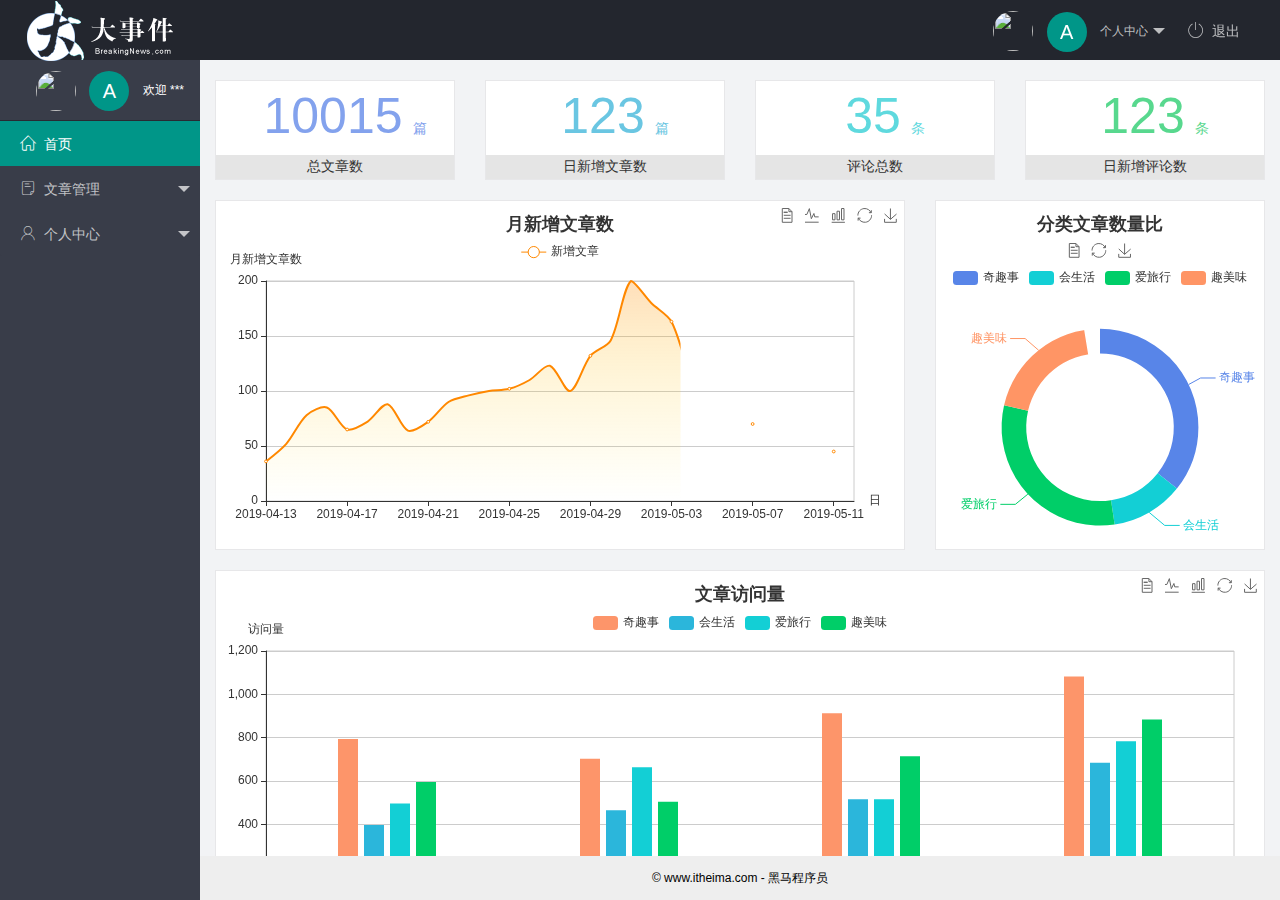
==== commit 054dfd8f: "完成文章管理功能开发" ====
--- a/index.html
+++ b/index.html
@@ -58,10 +58,12 @@
                                         class="layui-icon layui-icon-app"></i>文章类别</a>
                             </dd>
                             <dd>
-                                <a href="javascript:;"><i class="layui-icon layui-icon-app"></i>文章列表</a>
+                                <a href="/article/art_list.html" target="fm"><i
+                                        class="layui-icon layui-icon-app"></i>文章列表</a>
                             </dd>
                             <dd>
-                                <a href="javascript:;"><i class="layui-icon layui-icon-app"></i>发布文章</a>
+                                <a href="/article/art_pub.html" target="fm"><i
+                                        class="layui-icon layui-icon-app"></i>发布文章</a>
                             </dd>
                         </dl>
                     </li>
--- a/assets/css/index.css
+++ b/assets/css/index.css
@@ -0,0 +1,58 @@
+.layui-footer {
+    text-align: center;
+    font-size: 12px;
+}
+
+.iconfont {
+    margin-right: 8px;
+}
+
+.layui-icon {
+    margin-right: 8px;
+    margin-left: 20px;
+}
+
+iframe {
+    width: 100%;
+    height: 100%;
+}
+
+.layui-body {
+    overflow: hidden;
+}
+
+a {
+    transition: none !important;
+}
+
+.userinfo {
+    height: 60px;
+    line-height: 60px;
+    text-align: center;
+    font-size: 12px;
+    user-select: none;
+}
+
+.layui-side-scroll .userinfo {
+    border-bottom: 1px solid #282b33;
+}
+
+.layui-nav-img {
+    width: 40px;
+    height: 40px;
+}
+
+.text-avatar {
+    display: inline-block;
+    width: 40px;
+    height: 40px;
+    background-color: #009688;
+    border-radius: 50%;
+    line-height: 40px;
+    text-align: center;
+    font-size: 20px;
+    color: #fff;
+    position: relative;
+    top: 4px;
+    margin-right: 10px;
+}